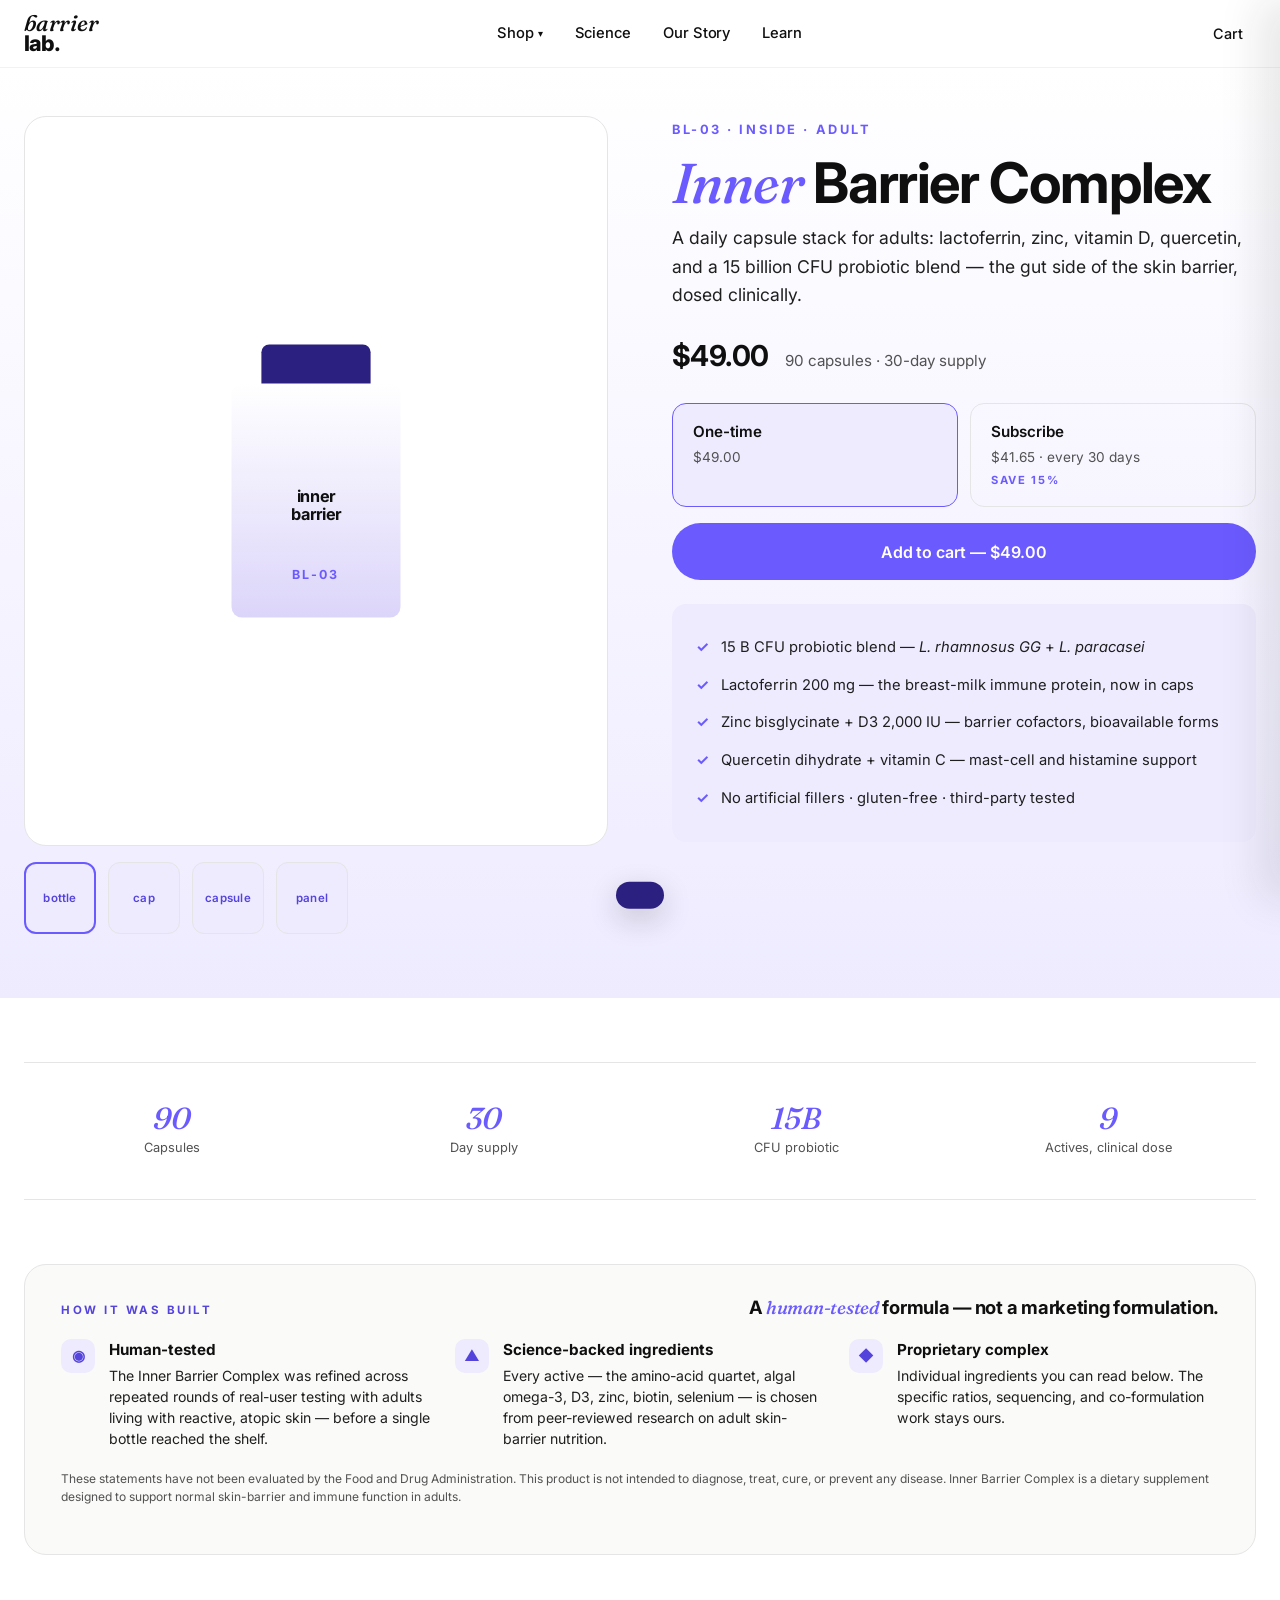
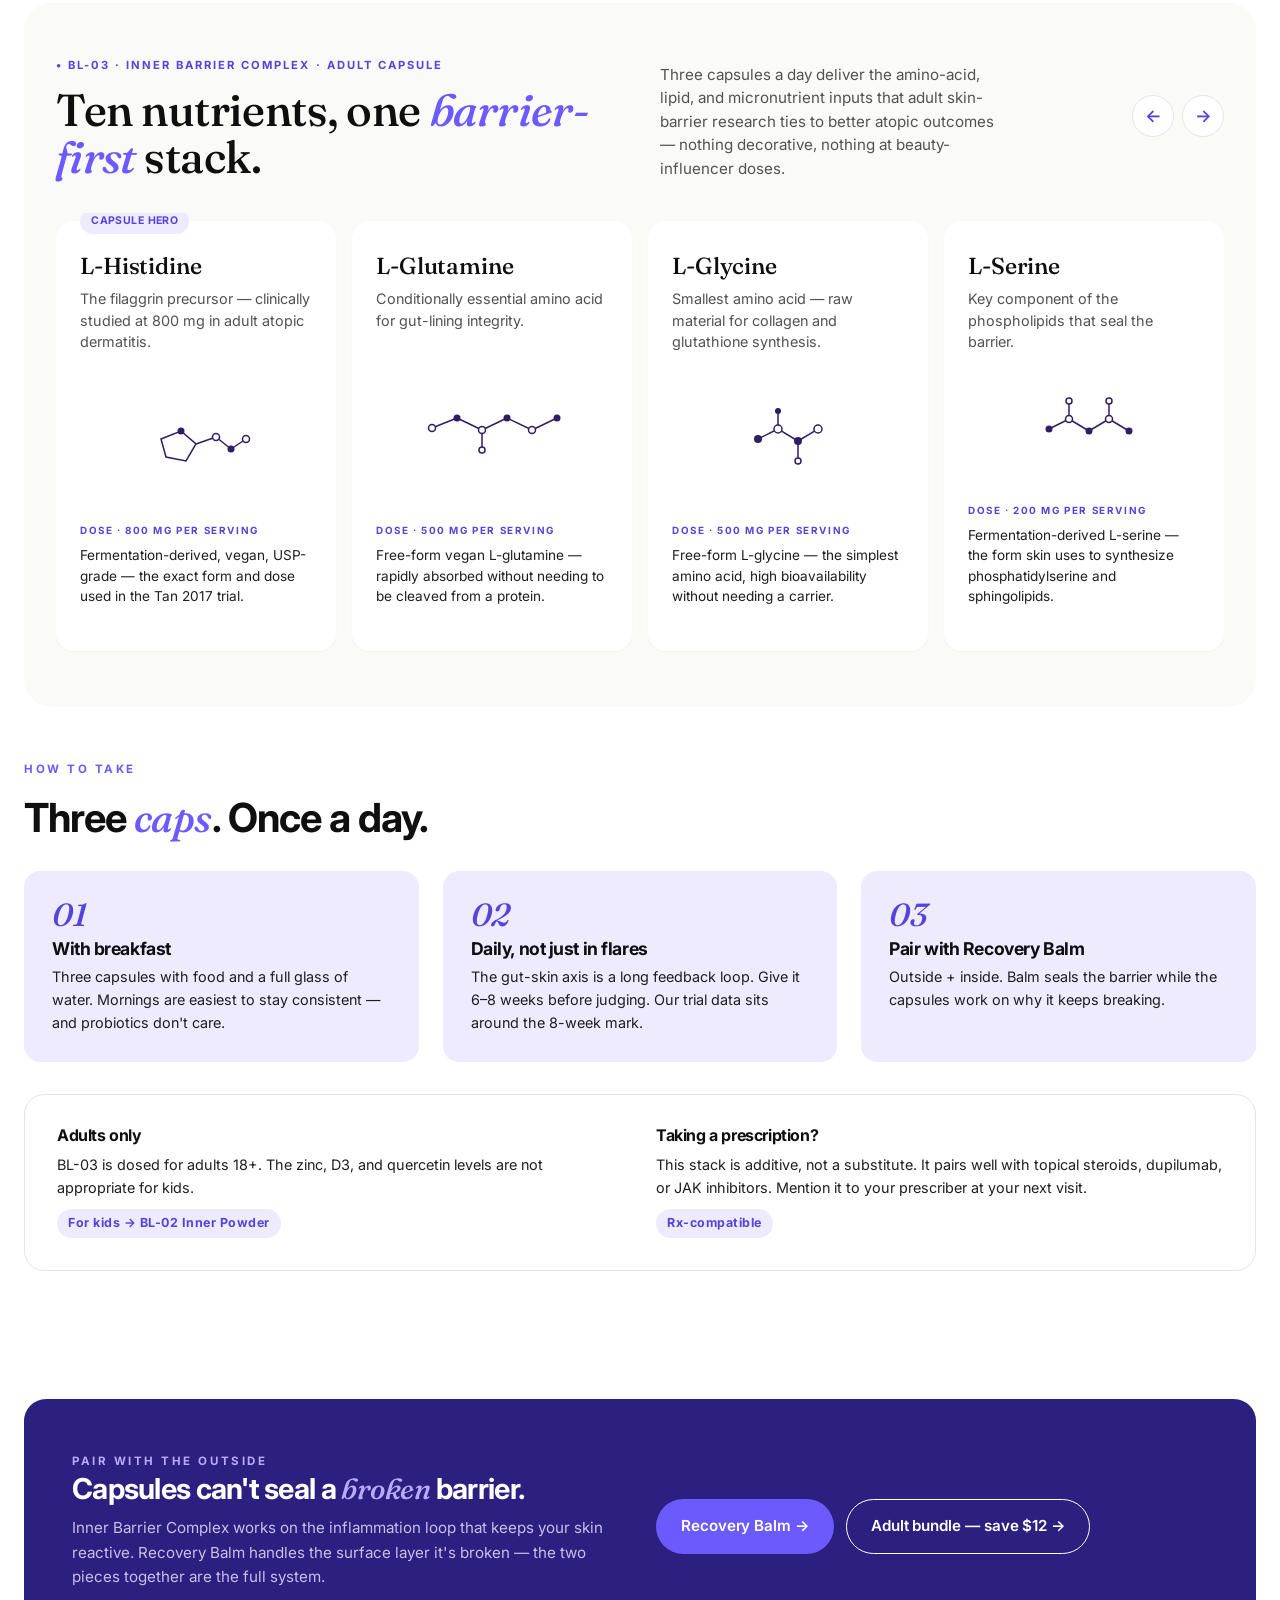
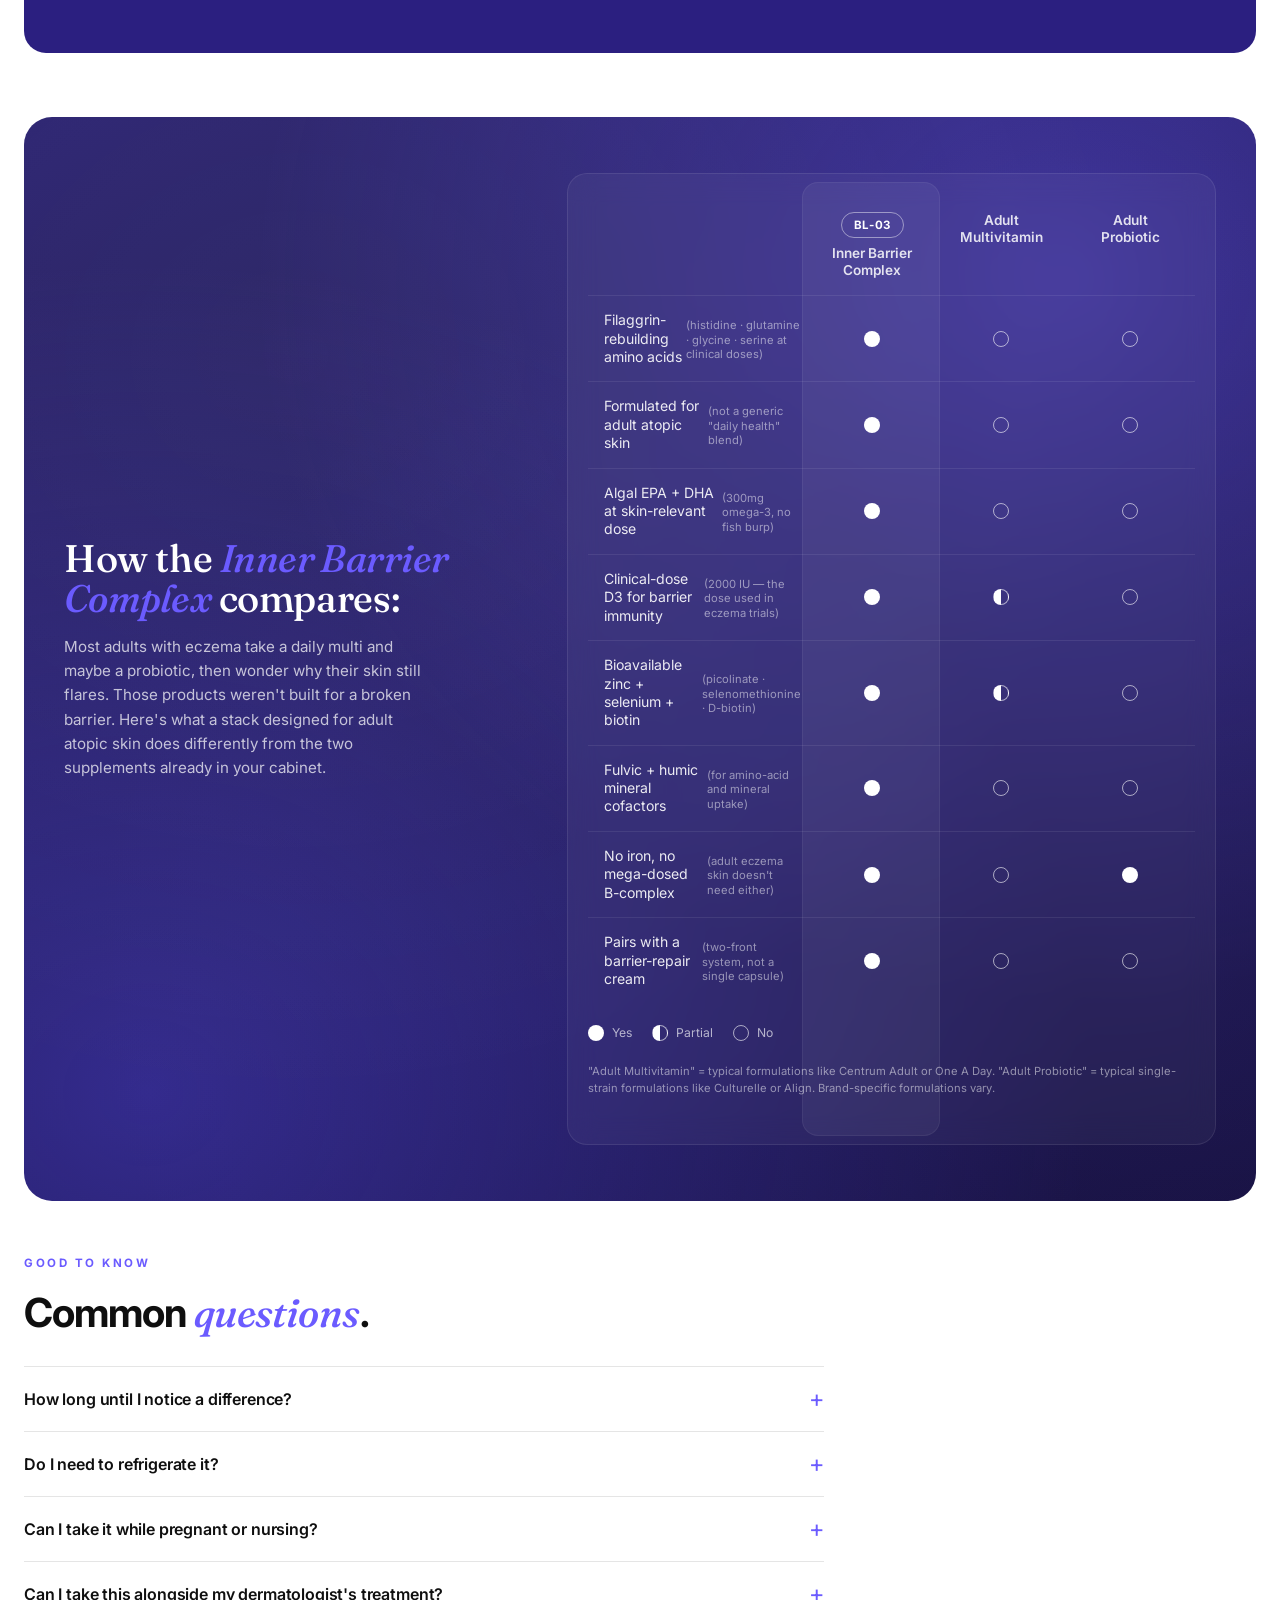
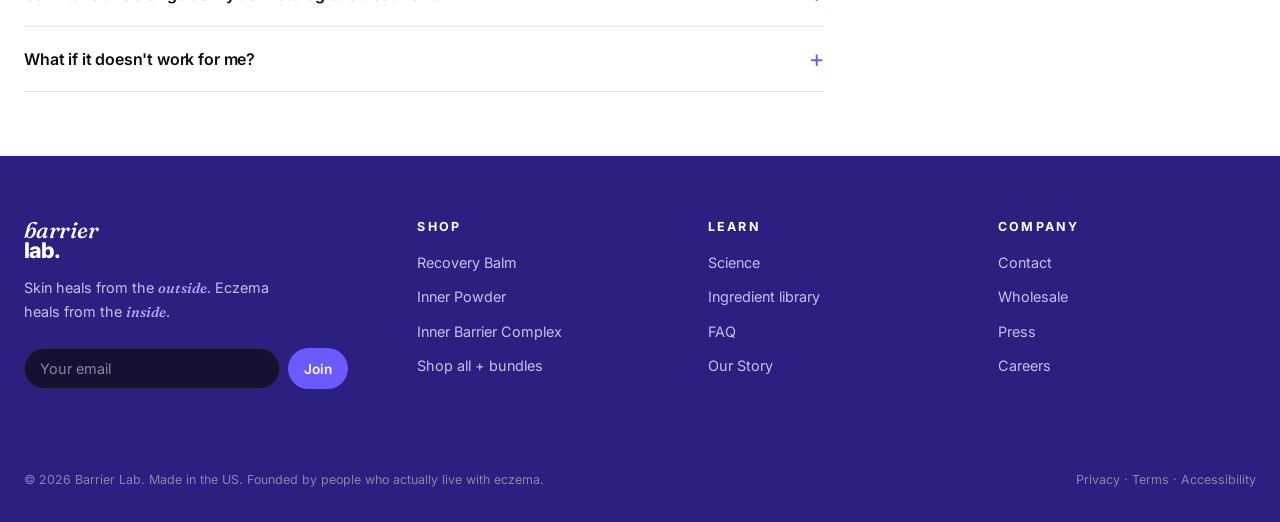
==== inner-barrier.html @ 635f3969 "upload with assets folder" ====
<!doctype html>
<html lang="en">
<head>
  <meta charset="utf-8">
  <meta name="viewport" content="width=device-width, initial-scale=1">
  <title>Inner Barrier Complex — BL-03 | Barrier Lab</title>
  <meta name="description" content="Inner Barrier Complex: 90 adult capsules supporting the gut-skin axis — lactoferrin, zinc, vitamin D, and a 15B CFU probiotic blend. Clinical dosing, no fillers.">
  <link rel="icon" type="image/png" href="assets/mark-purple.png">
  <link rel="stylesheet" href="assets/shared.css">
  <style>
    .pdp-hero {
      padding: 3rem 0 4rem;
      background: linear-gradient(180deg, var(--cream) 0%, var(--lavender) 100%);
    }
    .pdp-grid { display: grid; grid-template-columns: 1fr 1fr; gap: 4rem; align-items: start; }
    @media (max-width: 900px) { .pdp-grid { grid-template-columns: 1fr; gap: 2rem; } }

    .pdp-visual-panel {
      background: white;
      border-radius: 22px;
      aspect-ratio: 4 / 5;
      display: flex; align-items: center; justify-content: center;
      border: 1px solid var(--line);
    }
    .pdp-visual-panel .viz-bottle { transform: scale(1.3); }

    .pdp-thumbs { display: flex; gap: 0.75rem; margin-top: 1rem; }
    .pdp-thumb {
      width: 72px; height: 72px; background: var(--lavender);
      border: 1px solid var(--line); border-radius: 12px;
      display: flex; align-items: center; justify-content: center;
      cursor: pointer; font-size: 0.72rem; font-weight: 600;
      color: var(--purple-deep); text-transform: lowercase;
      letter-spacing: 0.02em;
    }
    .pdp-thumb.is-active { border-color: var(--purple); border-width: 2px; }

    .pdp-code { font-size: 0.8rem; font-weight: 700; letter-spacing: 0.2em; color: var(--purple); text-transform: uppercase; }
    .pdp-h1 { font-size: clamp(2.25rem, 4.5vw, 3.5rem); line-height: 1.05; margin: 0.75rem 0; }
    .pdp-h1 em { font-family: 'Fraunces', serif; font-style: italic; font-weight: 500; color: var(--purple); }
    .pdp-subhead { font-size: 1.1rem; color: var(--ink-soft); margin-bottom: 1.5rem; }

    .pdp-price-block { display: flex; align-items: baseline; gap: 1rem; margin-bottom: 1.5rem; }
    .pdp-price { font-size: 1.8rem; font-weight: 700; letter-spacing: -0.02em; }
    .pdp-price-sub { color: var(--muted); font-size: 0.95rem; }

    .pdp-opt { display: grid; grid-template-columns: 1fr 1fr; gap: 0.75rem; margin-bottom: 1rem; }
    .pdp-opt label {
      display: flex; flex-direction: column; gap: 0.2rem;
      padding: 1rem 1.25rem; border: 1.5px solid var(--line);
      border-radius: 14px; cursor: pointer; transition: all 0.15s; position: relative;
    }
    .pdp-opt label:has(input:checked) { border-color: var(--purple); background: var(--lavender); }
    .pdp-opt input { position: absolute; opacity: 0; }
    .pdp-opt .opt-label { font-weight: 600; font-size: 0.95rem; }
    .pdp-opt .opt-price { color: var(--muted); font-size: 0.85rem; }
    .pdp-opt .opt-save { font-size: 0.7rem; color: var(--purple); font-weight: 700; letter-spacing: 0.15em; text-transform: uppercase; }

    .pdp-benefits {
      list-style: none; padding: 1.5rem; margin: 1.5rem 0 0;
      background: var(--lavender); border-radius: 14px;
    }
    .pdp-benefits li { padding: 0.45rem 0; font-size: 0.92rem; color: var(--ink-soft); }
    .pdp-benefits li::before { content: '✓'; color: var(--purple); font-weight: 700; margin-right: 0.75rem; }

    .pdp-strip {
      display: grid; grid-template-columns: repeat(4, 1fr); gap: 1rem;
      padding: 2.5rem 0; border-top: 1px solid var(--line); border-bottom: 1px solid var(--line);
      margin: 4rem 0; text-align: center;
    }
    @media (max-width: 700px) { .pdp-strip { grid-template-columns: repeat(2, 1fr); gap: 1.5rem; } }
    .pdp-strip-item .num {
      font-family: 'Fraunces', serif; font-style: italic; font-weight: 500;
      font-size: 1.9rem; color: var(--purple); line-height: 1;
    }
    .pdp-strip-item .lbl { font-size: 0.8rem; color: var(--muted); margin-top: 0.3rem; }

    .pdp-section { padding: 4rem 0; }
    .pdp-section h2 em { font-family: 'Fraunces', serif; font-style: italic; font-weight: 500; color: var(--purple); }

    /* Ingredient spec rows — Seed-style */
    .spec-rows { margin-top: 2rem; border-top: 1px solid var(--line); }
    .spec-row {
      display: grid;
      grid-template-columns: 220px 1fr 200px;
      gap: 2rem;
      padding: 1.75rem 0;
      border-bottom: 1px solid var(--line);
      align-items: start;
    }
    @media (max-width: 900px) {
      .spec-row { grid-template-columns: 1fr; gap: 0.75rem; }
    }
    .spec-role {
      font-size: 0.72rem; font-weight: 700;
      color: var(--purple); letter-spacing: 0.2em; text-transform: uppercase;
    }
    .spec-name { font-weight: 700; font-size: 1.15rem; margin: 0.35rem 0 0.2rem; letter-spacing: -0.01em; }
    .spec-dose { font-size: 0.85rem; color: var(--muted); }
    .spec-body { font-size: 0.95rem; color: var(--ink-soft); line-height: 1.55; }
    .spec-form {
      background: var(--cream); border: 1px solid var(--line);
      border-radius: 12px; padding: 0.9rem 1rem;
      font-size: 0.85rem;
    }
    .spec-form .spec-form-lbl {
      font-size: 0.7rem; font-weight: 700; letter-spacing: 0.15em;
      color: var(--purple-deep); text-transform: uppercase; display: block; margin-bottom: 0.3rem;
    }

    .how-steps { display: grid; grid-template-columns: repeat(3, 1fr); gap: 1.5rem; margin-top: 2rem; }
    @media (max-width: 800px) { .how-steps { grid-template-columns: 1fr; } }
    .how-step { background: var(--lavender); border-radius: 16px; padding: 1.75rem; }
    .how-step .step-num {
      font-family: 'Fraunces', serif; font-style: italic; font-weight: 500;
      font-size: 2rem; color: var(--purple-deep); line-height: 1; margin-bottom: 0.5rem;
    }
    .how-step h4 { font-size: 1.1rem; margin-bottom: 0.4rem; }
    .how-step p { font-size: 0.9rem; color: var(--ink-soft); margin: 0; }

    .pair-callout {
      background: var(--ink); color: var(--cream);
      border-radius: 22px; padding: 3rem;
      display: grid; grid-template-columns: 1fr 1fr; gap: 2rem;
      align-items: center; margin: 4rem 0;
    }
    @media (max-width: 800px) { .pair-callout { grid-template-columns: 1fr; } }
    .pair-callout h3 { color: var(--cream); font-size: 1.8rem; margin-bottom: 0.75rem; }
    .pair-callout h3 em { font-family: 'Fraunces', serif; font-style: italic; font-weight: 500; color: var(--purple-light); }
    .pair-callout p { color: #C7C0E8; font-size: 0.95rem; }

    /* Dosing panel */
    .dosing-panel {
      background: white;
      border: 1px solid var(--line);
      border-radius: 20px;
      padding: 2rem;
      margin-top: 2rem;
      display: grid;
      grid-template-columns: 1fr 1fr;
      gap: 2rem;
    }
    @media (max-width: 800px) { .dosing-panel { grid-template-columns: 1fr; } }
    .dosing-cell h4 { font-size: 1rem; margin-bottom: 0.5rem; }
    .dosing-cell p { font-size: 0.9rem; color: var(--ink-soft); margin: 0 0 0.6rem; }
    .dosing-cell .dose-pill {
      display: inline-block;
      background: var(--lavender);
      color: var(--purple-deep);
      font-size: 0.78rem; font-weight: 700;
      letter-spacing: 0.04em;
      padding: 0.3rem 0.7rem;
      border-radius: 999px;
    }
  </style>
</head>
<body>

  <section class="pdp-hero">
    <div class="container">
      <div class="pdp-grid">
        <!-- Visual column -->
        <div>
          <div class="pdp-visual-panel">
            <div class="viz-bottle">
              <span class="viz-label">inner<br>barrier</span>
              <span class="viz-code">BL-03</span>
            </div>
          </div>
          <div class="pdp-thumbs">
            <div class="pdp-thumb is-active">bottle</div>
            <div class="pdp-thumb">cap</div>
            <div class="pdp-thumb">capsule</div>
            <div class="pdp-thumb">panel</div>
          </div>
        </div>

        <!-- Buy column -->
        <div>
          <span class="pdp-code">BL-03 · Inside · Adult</span>
          <h1 class="pdp-h1"><em>Inner</em> Barrier Complex</h1>
          <p class="pdp-subhead">A daily capsule stack for adults: lactoferrin, zinc, vitamin D, quercetin, and a 15 billion CFU probiotic blend — the gut side of the skin barrier, dosed clinically.</p>

          <div class="pdp-price-block">
            <span class="pdp-price" id="pdpPrice">$49.00</span>
            <span class="pdp-price-sub">90 capsules · 30-day supply</span>
          </div>

          <div class="pdp-opt">
            <label>
              <input type="radio" name="sub" value="once" checked>
              <span class="opt-label">One-time</span>
              <span class="opt-price">$49.00</span>
            </label>
            <label>
              <input type="radio" name="sub" value="subscribe">
              <span class="opt-label">Subscribe</span>
              <span class="opt-price">$41.65 · every 30 days</span>
              <span class="opt-save">Save 15%</span>
            </label>
          </div>

          <button class="btn btn-primary btn-full btn-lg js-add-to-cart" data-sku="bl-03" id="pdpAdd">Add to cart — $49.00</button>

          <ul class="pdp-benefits">
            <li>15 B CFU probiotic blend — <em>L. rhamnosus GG</em> + <em>L. paracasei</em></li>
            <li>Lactoferrin 200 mg — the breast-milk immune protein, now in caps</li>
            <li>Zinc bisglycinate + D3 2,000 IU — barrier cofactors, bioavailable forms</li>
            <li>Quercetin dihydrate + vitamin C — mast-cell and histamine support</li>
            <li>No artificial fillers · gluten-free · third-party tested</li>
          </ul>
        </div>
      </div>
    </div>
  </section>

  <section>
    <div class="container">

      <div class="pdp-strip">
        <div class="pdp-strip-item"><div class="num">90</div><div class="lbl">Capsules</div></div>
        <div class="pdp-strip-item"><div class="num">30</div><div class="lbl">Day supply</div></div>
        <div class="pdp-strip-item"><div class="num">15B</div><div class="lbl">CFU probiotic</div></div>
        <div class="pdp-strip-item"><div class="num">9</div><div class="lbl">Actives, clinical dose</div></div>
      </div>

      <!-- Trust strip — how the formula was developed -->
      <div class="trust-strip">
        <div class="trust-head">
          <span class="kicker">How it was built</span>
          <h3>A <em>human-tested</em> formula — not a marketing formulation.</h3>
        </div>
        <div class="trust-grid">
          <div class="trust-cell">
            <div class="ic">◉</div>
            <div class="body">
              <strong>Human-tested</strong>
              The Inner Barrier Complex was refined across repeated rounds of real-user testing with adults living with reactive, atopic skin — before a single bottle reached the shelf.
            </div>
          </div>
          <div class="trust-cell">
            <div class="ic">▲</div>
            <div class="body">
              <strong>Science-backed ingredients</strong>
              Every active — the amino-acid quartet, algal omega-3, D3, zinc, biotin, selenium — is chosen from peer-reviewed research on adult skin-barrier nutrition.
            </div>
          </div>
          <div class="trust-cell">
            <div class="ic">◆</div>
            <div class="body">
              <strong>Proprietary complex</strong>
              Individual ingredients you can read below. The specific ratios, sequencing, and co-formulation work stays ours.
            </div>
          </div>
        </div>
        <p class="trust-foot">These statements have not been evaluated by the Food and Drug Administration. This product is not intended to diagnose, treat, cure, or prevent any disease. Inner Barrier Complex is a dietary supplement designed to support normal skin-barrier and immune function in adults.</p>
      </div>

      <!-- Ingredient grid — horizontal-scroll molecule rail (BL-03) -->
      <div class="ing-scroll">
        <div class="ing-scroll-head">
          <div>
            <span class="ing-kicker">• BL-03 · Inner Barrier Complex · Adult Capsule</span>
            <h2>Ten nutrients, one <em>barrier-first</em> stack.</h2>
          </div>
          <p>Three capsules a day deliver the amino-acid, lipid, and micronutrient inputs that adult skin-barrier research ties to better atopic outcomes — nothing decorative, nothing at beauty-influencer doses.</p>
          <div class="ing-scroll-controls">
            <button class="ing-scroll-btn" data-rail="ingTrackBL03" data-dir="-1" aria-label="Scroll left">←</button>
            <button class="ing-scroll-btn" data-rail="ingTrackBL03" data-dir="1" aria-label="Scroll right">→</button>
          </div>
        </div>

        <div class="ing-scroll-track" id="ingTrackBL03">
          <!-- 1. L-Histidine -->
          <div class="ing-mol-card">
            <span class="ing-top-tag">Capsule Hero</span>
            <h3>L-Histidine</h3>
            <p class="ing-desc">The filaggrin precursor — clinically studied at 800 mg in adult atopic dermatitis.</p>
            <div class="mol-stage">
              <svg viewBox="0 0 180 100" width="100%" height="100">
                <g fill="none" stroke-width="1.5">
                  <polygon class="mol-stroke" points="55,50 75,42 90,55 80,72 60,68" fill="#fff"/>
                  <line class="mol-stroke" x1="90" y1="55" x2="110" y2="48"/>
                  <line class="mol-stroke" x1="110" y1="48" x2="125" y2="60"/>
                  <line class="mol-stroke" x1="125" y1="60" x2="140" y2="50"/>
                </g>
                <g>
                  <circle class="mol-fill" cx="75" cy="42" r="3.5"/>
                  <circle class="mol-fill-hollow" cx="110" cy="48" r="3.5"/>
                  <circle class="mol-fill" cx="125" cy="60" r="3.5"/>
                  <circle class="mol-fill-hollow" cx="140" cy="50" r="3.5"/>
                </g>
              </svg>
            </div>
            <p class="ing-label">Dose · 800 mg per serving</p>
            <p class="ing-form">Fermentation-derived, vegan, USP-grade — the exact form and dose used in the Tan 2017 trial.</p>
          </div>

          <!-- 2. L-Glutamine -->
          <div class="ing-mol-card">
            <h3>L-Glutamine</h3>
            <p class="ing-desc">Conditionally essential amino acid for gut-lining integrity.</p>
            <div class="mol-stage">
              <svg viewBox="0 0 180 100" width="100%" height="100">
                <g fill="none" stroke-width="1.5">
                  <line class="mol-stroke" x1="30" y1="50" x2="55" y2="40"/>
                  <line class="mol-stroke" x1="55" y1="40" x2="80" y2="52"/>
                  <line class="mol-stroke" x1="80" y1="52" x2="105" y2="40"/>
                  <line class="mol-stroke" x1="105" y1="40" x2="130" y2="52"/>
                  <line class="mol-stroke" x1="130" y1="52" x2="155" y2="40"/>
                  <line class="mol-stroke" x1="80" y1="52" x2="80" y2="72"/>
                </g>
                <g>
                  <circle class="mol-fill-hollow" cx="30" cy="50" r="3.5"/>
                  <circle class="mol-fill" cx="55" cy="40" r="3.5"/>
                  <circle class="mol-fill-hollow" cx="80" cy="52" r="3.5"/>
                  <circle class="mol-fill" cx="105" cy="40" r="3.5"/>
                  <circle class="mol-fill-hollow" cx="130" cy="52" r="3.5"/>
                  <circle class="mol-fill" cx="155" cy="40" r="3.5"/>
                  <circle class="mol-fill-hollow" cx="80" cy="72" r="3"/>
                </g>
              </svg>
            </div>
            <p class="ing-label">Dose · 500 mg per serving</p>
            <p class="ing-form">Free-form vegan L-glutamine — rapidly absorbed without needing to be cleaved from a protein.</p>
          </div>

          <!-- 3. L-Glycine -->
          <div class="ing-mol-card">
            <h3>L-Glycine</h3>
            <p class="ing-desc">Smallest amino acid — raw material for collagen and glutathione synthesis.</p>
            <div class="mol-stage">
              <svg viewBox="0 0 180 100" width="100%" height="100">
                <g fill="none" stroke-width="1.5">
                  <line class="mol-stroke" x1="60" y1="50" x2="80" y2="40"/>
                  <line class="mol-stroke" x1="80" y1="40" x2="100" y2="52"/>
                  <line class="mol-stroke" x1="100" y1="52" x2="120" y2="40"/>
                  <line class="mol-stroke" x1="80" y1="40" x2="80" y2="22"/>
                  <line class="mol-stroke" x1="100" y1="52" x2="100" y2="72"/>
                </g>
                <g>
                  <circle class="mol-fill" cx="60" cy="50" r="4"/>
                  <circle class="mol-fill-hollow" cx="80" cy="40" r="4"/>
                  <circle class="mol-fill" cx="100" cy="52" r="4"/>
                  <circle class="mol-fill-hollow" cx="120" cy="40" r="4"/>
                  <circle class="mol-fill" cx="80" cy="22" r="3"/>
                  <circle class="mol-fill-hollow" cx="100" cy="72" r="3"/>
                </g>
              </svg>
            </div>
            <p class="ing-label">Dose · 500 mg per serving</p>
            <p class="ing-form">Free-form L-glycine — the simplest amino acid, high bioavailability without needing a carrier.</p>
          </div>

          <!-- 4. L-Serine -->
          <div class="ing-mol-card">
            <h3>L-Serine</h3>
            <p class="ing-desc">Key component of the phospholipids that seal the barrier.</p>
            <div class="mol-stage">
              <svg viewBox="0 0 180 100" width="100%" height="100">
                <g fill="none" stroke-width="1.5">
                  <line class="mol-stroke" x1="55" y1="50" x2="75" y2="40"/>
                  <line class="mol-stroke" x1="75" y1="40" x2="95" y2="52"/>
                  <line class="mol-stroke" x1="95" y1="52" x2="115" y2="40"/>
                  <line class="mol-stroke" x1="115" y1="40" x2="135" y2="52"/>
                  <line class="mol-stroke" x1="75" y1="40" x2="75" y2="22"/>
                  <line class="mol-stroke" x1="115" y1="40" x2="115" y2="22"/>
                </g>
                <g>
                  <circle class="mol-fill" cx="55" cy="50" r="3.5"/>
                  <circle class="mol-fill-hollow" cx="75" cy="40" r="3.5"/>
                  <circle class="mol-fill" cx="95" cy="52" r="3.5"/>
                  <circle class="mol-fill-hollow" cx="115" cy="40" r="3.5"/>
                  <circle class="mol-fill" cx="135" cy="52" r="3.5"/>
                  <circle class="mol-fill-hollow" cx="75" cy="22" r="3"/>
                  <circle class="mol-fill-hollow" cx="115" cy="22" r="3"/>
                </g>
              </svg>
            </div>
            <p class="ing-label">Dose · 200 mg per serving</p>
            <p class="ing-form">Fermentation-derived L-serine — the form skin uses to synthesize phosphatidylserine and sphingolipids.</p>
          </div>

          <!-- 5. Algal Omega-3 -->
          <div class="ing-mol-card">
            <h3>Algal Omega-3</h3>
            <p class="ing-desc">DHA + EPA from microalgae — the anti-inflammatory lipids eczema skin tends to lack.</p>
            <div class="mol-stage">
              <svg viewBox="0 0 180 100" width="100%" height="100">
                <g fill="none" stroke-width="1.5">
                  <path class="mol-stroke" d="M15 55 L30 42 L50 52 L65 40 L85 52 L100 40 L120 52 L135 40 L155 52 L170 42" />
                </g>
                <g>
                  <circle class="mol-fill" cx="15" cy="55" r="4"/>
                  <circle class="mol-fill-hollow" cx="30" cy="42" r="3"/>
                  <circle class="mol-fill" cx="50" cy="52" r="3"/>
                  <circle class="mol-fill-hollow" cx="65" cy="40" r="3"/>
                  <circle class="mol-fill" cx="85" cy="52" r="3"/>
                  <circle class="mol-fill-hollow" cx="100" cy="40" r="3"/>
                  <circle class="mol-fill" cx="120" cy="52" r="3"/>
                  <circle class="mol-fill-hollow" cx="135" cy="40" r="3"/>
                  <circle class="mol-fill" cx="155" cy="52" r="3"/>
                  <circle class="mol-fill-hollow" cx="170" cy="42" r="3"/>
                </g>
              </svg>
            </div>
            <p class="ing-label">Dose · 300 mg per serving</p>
            <p class="ing-form">Schizochytrium sp. algal oil — fish-free, oxidation-tested, no burpy aftertaste.</p>
          </div>

          <!-- 6. Vitamin D3 -->
          <div class="ing-mol-card">
            <h3>Vitamin D3</h3>
            <p class="ing-desc">Supports immune-cell regulation in the skin and barrier-lipid synthesis.</p>
            <div class="mol-stage">
              <svg viewBox="0 0 180 100" width="100%" height="100">
                <g fill="none" stroke-width="1.5">
                  <polygon class="mol-stroke" points="55,55 72,42 92,50 95,70 75,80 58,73" fill="#fff"/>
                  <polygon class="mol-stroke" points="95,70 112,58 130,65 128,82" fill="#fff"/>
                  <line class="mol-stroke" x1="72" y1="42" x2="70" y2="22"/>
                </g>
                <g>
                  <circle class="mol-fill" cx="72" cy="42" r="3.5"/>
                  <circle class="mol-fill-hollow" cx="112" cy="58" r="3.5"/>
                  <circle class="mol-fill" cx="70" cy="22" r="3"/>
                </g>
              </svg>
            </div>
            <p class="ing-label">Dose · 2,000 IU per serving</p>
            <p class="ing-form">Lichen-sourced cholecalciferol — vegan D3, significantly better absorbed than synthetic D2.</p>
          </div>

          <!-- 7. Zinc -->
          <div class="ing-mol-card">
            <h3>Zinc</h3>
            <p class="ing-desc">Supports immune function and keratinocyte turnover — levels often low in eczema.</p>
            <div class="mol-stage">
              <svg viewBox="0 0 180 100" width="100%" height="100">
                <g fill="none" stroke-width="1.5">
                  <circle class="mol-stroke" cx="90" cy="50" r="18"/>
                  <line class="mol-stroke" x1="90" y1="32" x2="90" y2="15"/>
                  <line class="mol-stroke" x1="90" y1="68" x2="90" y2="88"/>
                  <line class="mol-stroke" x1="72" y1="50" x2="55" y2="50"/>
                  <line class="mol-stroke" x1="108" y1="50" x2="125" y2="50"/>
                </g>
                <g>
                  <circle class="mol-fill" cx="90" cy="50" r="5"/>
                  <circle class="mol-fill-hollow" cx="90" cy="15" r="3.5"/>
                  <circle class="mol-fill" cx="55" cy="50" r="3.5"/>
                  <circle class="mol-fill-hollow" cx="125" cy="50" r="3.5"/>
                  <circle class="mol-fill" cx="90" cy="88" r="3.5"/>
                </g>
              </svg>
            </div>
            <p class="ing-label">Dose · 15 mg per serving</p>
            <p class="ing-form">Zinc bisglycinate — chelated form with the highest absorption and gentlest on the stomach.</p>
          </div>

          <!-- 8. Biotin -->
          <div class="ing-mol-card">
            <h3>Biotin</h3>
            <p class="ing-desc">Cofactor in the fatty-acid synthesis skin uses for ceramides.</p>
            <div class="mol-stage">
              <svg viewBox="0 0 180 100" width="100%" height="100">
                <g fill="none" stroke-width="1.5">
                  <polygon class="mol-stroke" points="50,55 65,40 85,40 90,58 78,75 60,72" fill="#fff"/>
                  <line class="mol-stroke" x1="90" y1="58" x2="110" y2="55"/>
                  <line class="mol-stroke" x1="110" y1="55" x2="128" y2="45"/>
                  <line class="mol-stroke" x1="128" y1="45" x2="148" y2="55"/>
                </g>
                <g>
                  <circle class="mol-fill" cx="65" cy="40" r="3.5"/>
                  <circle class="mol-fill-hollow" cx="85" cy="40" r="3.5"/>
                  <circle class="mol-fill" cx="110" cy="55" r="3.5"/>
                  <circle class="mol-fill-hollow" cx="128" cy="45" r="3.5"/>
                  <circle class="mol-fill" cx="148" cy="55" r="3.5"/>
                </g>
              </svg>
            </div>
            <p class="ing-label">Dose · 300 mcg per serving</p>
            <p class="ing-form">D-biotin — the naturally active isomer, at a thoughtful dose (not 10,000 mcg beauty-gummy megadoses).</p>
          </div>

          <!-- 9. Selenium -->
          <div class="ing-mol-card">
            <h3>Selenium</h3>
            <p class="ing-desc">Trace mineral that powers glutathione peroxidase — the skin's antioxidant defense.</p>
            <div class="mol-stage">
              <svg viewBox="0 0 180 100" width="100%" height="100">
                <g fill="none" stroke-width="1.5">
                  <circle class="mol-stroke" cx="90" cy="50" r="14"/>
                  <circle class="mol-stroke" cx="55" cy="40" r="8"/>
                  <circle class="mol-stroke" cx="130" cy="45" r="9"/>
                  <circle class="mol-stroke" cx="65" cy="75" r="7"/>
                  <circle class="mol-stroke" cx="120" cy="78" r="8"/>
                  <line class="mol-stroke" x1="76" y1="50" x2="63" y2="40"/>
                  <line class="mol-stroke" x1="104" y1="50" x2="121" y2="45"/>
                  <line class="mol-stroke" x1="84" y1="64" x2="70" y2="75"/>
                  <line class="mol-stroke" x1="98" y1="62" x2="114" y2="72"/>
                </g>
                <g>
                  <circle class="mol-fill" cx="90" cy="50" r="4"/>
                  <circle class="mol-fill-hollow" cx="55" cy="40" r="3"/>
                  <circle class="mol-fill" cx="130" cy="45" r="3"/>
                  <circle class="mol-fill-hollow" cx="65" cy="75" r="2.5"/>
                  <circle class="mol-fill" cx="120" cy="78" r="2.5"/>
                </g>
              </svg>
            </div>
            <p class="ing-label">Dose · 100 mcg per serving</p>
            <p class="ing-form">Selenomethionine — the organic, food-form of selenium (not synthetic selenite).</p>
          </div>

          <!-- 10. Fulvic & Humic Acid Blend -->
          <div class="ing-mol-card">
            <h3>Fulvic &amp; Humic Acid</h3>
            <p class="ing-desc">Natural mineral cofactor complex — 70+ trace minerals in a plant-derived matrix.</p>
            <div class="mol-stage">
              <svg viewBox="0 0 180 100" width="100%" height="100">
                <g fill="none" stroke-width="1.5">
                  <polygon class="mol-stroke" points="40,55 55,40 75,45 78,63 62,75 44,70" fill="#fff"/>
                  <polygon class="mol-stroke" points="78,63 92,50 112,55 115,75 98,85 82,80" fill="#fff"/>
                  <polygon class="mol-stroke" points="115,75 130,60 148,65 146,82" fill="#fff"/>
                  <line class="mol-stroke" x1="55" y1="40" x2="50" y2="22"/>
                  <line class="mol-stroke" x1="92" y1="50" x2="95" y2="28"/>
                  <line class="mol-stroke" x1="130" y1="60" x2="140" y2="42"/>
                </g>
                <g>
                  <circle class="mol-fill" cx="55" cy="40" r="3"/>
                  <circle class="mol-fill-hollow" cx="92" cy="50" r="3"/>
                  <circle class="mol-fill" cx="130" cy="60" r="3"/>
                  <circle class="mol-fill-hollow" cx="50" cy="22" r="2.5"/>
                  <circle class="mol-fill" cx="95" cy="28" r="2.5"/>
                  <circle class="mol-fill-hollow" cx="140" cy="42" r="2.5"/>
                </g>
              </svg>
            </div>
            <p class="ing-label">Dose · 300 mg per serving</p>
            <p class="ing-form">Plant-derived fulvic and humic acids — the mineral complex that supports micronutrient uptake.</p>
          </div>
        </div>
      </div>

      <!-- How to use -->
      <div class="pdp-section" style="padding-top:0;">
        <span class="kicker">How to take</span>
        <h2 style="margin-top:1rem;">Three <em>caps</em>. Once a day.</h2>
        <div class="how-steps">
          <div class="how-step">
            <div class="step-num">01</div>
            <h4>With breakfast</h4>
            <p>Three capsules with food and a full glass of water. Mornings are easiest to stay consistent — and probiotics don't care.</p>
          </div>
          <div class="how-step">
            <div class="step-num">02</div>
            <h4>Daily, not just in flares</h4>
            <p>The gut-skin axis is a long feedback loop. Give it 6–8 weeks before judging. Our trial data sits around the 8-week mark.</p>
          </div>
          <div class="how-step">
            <div class="step-num">03</div>
            <h4>Pair with Recovery Balm</h4>
            <p>Outside + inside. Balm seals the barrier while the capsules work on why it keeps breaking.</p>
          </div>
        </div>

        <div class="dosing-panel">
          <div class="dosing-cell">
            <h4>Adults only</h4>
            <p>BL-03 is dosed for adults 18+. The zinc, D3, and quercetin levels are not appropriate for kids.</p>
            <span class="dose-pill">For kids → BL-02 Inner Powder</span>
          </div>
          <div class="dosing-cell">
            <h4>Taking a prescription?</h4>
            <p>This stack is additive, not a substitute. It pairs well with topical steroids, dupilumab, or JAK inhibitors. Mention it to your prescriber at your next visit.</p>
            <span class="dose-pill">Rx-compatible</span>
          </div>
        </div>
      </div>

      <!-- Pair callout -->
      <div class="pair-callout">
        <div>
          <span class="kicker" style="color:var(--purple-light);">Pair with the outside</span>
          <h3>Capsules can't seal a <em>broken</em> barrier.</h3>
          <p>Inner Barrier Complex works on the inflammation loop that keeps your skin reactive. Recovery Balm handles the surface layer it's broken — the two pieces together are the full system.</p>
        </div>
        <div style="display:flex; gap:0.75rem; flex-wrap:wrap;">
          <a href="recovery-balm.html" class="btn btn-primary">Recovery Balm →</a>
          <a href="shop.html#bundles" class="btn btn-outline" style="color:var(--cream); border-color:var(--cream);">Adult bundle — save $12 →</a>
        </div>
      </div>

      <!-- How the Inner Barrier Complex compares -->
      <section class="cmp-stage">
        <div class="cmp-top">
          <div>
            <h2 class="cmp-title">How the <em>Inner Barrier<br/>Complex</em> compares:</h2>
            <p class="cmp-lead">Most adults with eczema take a daily multi and maybe a probiotic, then wonder why their skin still flares. Those products weren't built for a broken barrier. Here's what a stack designed for adult atopic skin does differently from the two supplements already in your cabinet.</p>
          </div>
          <div class="cmp-panel">
            <div class="cmp-highlight-col" style="left: calc(1.7/4.7 * 100%); right: calc(2/4.7 * 100%); top: 0.5rem; bottom: 0.5rem;"></div>
            <div class="cmp-grid">
              <div class="cmp-head cmp-head--label">&nbsp;</div>
              <div class="cmp-head">
                <span class="cmp-chip">BL-03</span>
                <div style="margin-top:0.45rem;">Inner Barrier<br/>Complex</div>
              </div>
              <div class="cmp-head">Adult<br/>Multivitamin</div>
              <div class="cmp-head">Adult<br/>Probiotic</div>

              <div class="cmp-row">
                <div class="cmp-cell cmp-cell--label">Filaggrin-rebuilding amino acids <small>(histidine · glutamine · glycine · serine at clinical doses)</small></div>
                <div class="cmp-cell"><span class="cmp-dot yes"></span></div>
                <div class="cmp-cell"><span class="cmp-dot no"></span></div>
                <div class="cmp-cell"><span class="cmp-dot no"></span></div>
              </div>
              <div class="cmp-row">
                <div class="cmp-cell cmp-cell--label">Formulated for adult atopic skin <small>(not a generic "daily health" blend)</small></div>
                <div class="cmp-cell"><span class="cmp-dot yes"></span></div>
                <div class="cmp-cell"><span class="cmp-dot no"></span></div>
                <div class="cmp-cell"><span class="cmp-dot no"></span></div>
              </div>
              <div class="cmp-row">
                <div class="cmp-cell cmp-cell--label">Algal EPA + DHA at skin-relevant dose <small>(300mg omega-3, no fish burp)</small></div>
                <div class="cmp-cell"><span class="cmp-dot yes"></span></div>
                <div class="cmp-cell"><span class="cmp-dot no"></span></div>
                <div class="cmp-cell"><span class="cmp-dot no"></span></div>
              </div>
              <div class="cmp-row">
                <div class="cmp-cell cmp-cell--label">Clinical-dose D3 for barrier immunity <small>(2000 IU — the dose used in eczema trials)</small></div>
                <div class="cmp-cell"><span class="cmp-dot yes"></span></div>
                <div class="cmp-cell"><span class="cmp-dot partial"></span></div>
                <div class="cmp-cell"><span class="cmp-dot no"></span></div>
              </div>
              <div class="cmp-row">
                <div class="cmp-cell cmp-cell--label">Bioavailable zinc + selenium + biotin <small>(picolinate · selenomethionine · D-biotin)</small></div>
                <div class="cmp-cell"><span class="cmp-dot yes"></span></div>
                <div class="cmp-cell"><span class="cmp-dot partial"></span></div>
                <div class="cmp-cell"><span class="cmp-dot no"></span></div>
              </div>
              <div class="cmp-row">
                <div class="cmp-cell cmp-cell--label">Fulvic + humic mineral cofactors <small>(for amino-acid and mineral uptake)</small></div>
                <div class="cmp-cell"><span class="cmp-dot yes"></span></div>
                <div class="cmp-cell"><span class="cmp-dot no"></span></div>
                <div class="cmp-cell"><span class="cmp-dot no"></span></div>
              </div>
              <div class="cmp-row">
                <div class="cmp-cell cmp-cell--label">No iron, no mega-dosed B-complex <small>(adult eczema skin doesn't need either)</small></div>
                <div class="cmp-cell"><span class="cmp-dot yes"></span></div>
                <div class="cmp-cell"><span class="cmp-dot no"></span></div>
                <div class="cmp-cell"><span class="cmp-dot yes"></span></div>
              </div>
              <div class="cmp-row">
                <div class="cmp-cell cmp-cell--label">Pairs with a barrier-repair cream <small>(two-front system, not a single capsule)</small></div>
                <div class="cmp-cell"><span class="cmp-dot yes"></span></div>
                <div class="cmp-cell"><span class="cmp-dot no"></span></div>
                <div class="cmp-cell"><span class="cmp-dot no"></span></div>
              </div>
            </div>
            <div class="cmp-legend">
              <span class="cmp-legend-item"><span class="cmp-dot yes"></span>Yes</span>
              <span class="cmp-legend-item"><span class="cmp-dot partial"></span>Partial</span>
              <span class="cmp-legend-item"><span class="cmp-dot no"></span>No</span>
            </div>
            <p class="cmp-foot">"Adult Multivitamin" = typical formulations like Centrum Adult or One A Day. "Adult Probiotic" = typical single-strain formulations like Culturelle or Align. Brand-specific formulations vary.</p>
          </div>
        </div>
      </section>

      <!-- FAQ -->
      <div class="pdp-section" style="padding-top:0;">
        <span class="kicker">Good to know</span>
        <h2 style="margin-top:1rem;">Common <em>questions</em>.</h2>
        <div style="max-width:800px; margin-top:2rem;">
          <div class="acc-item">
            <button class="acc-btn">How long until I notice a difference? <span class="acc-icon">+</span></button>
            <div class="acc-content"><p>Skin-barrier feedback loops are slow. Most people report calmer reactivity and fewer flare days between week 6 and week 10. Give one full bottle (30 days) before judging, and two if you can.</p></div>
          </div>
          <div class="acc-item">
            <button class="acc-btn">Do I need to refrigerate it? <span class="acc-icon">+</span></button>
            <div class="acc-content"><p>No. The probiotic strains are enteric-coated and shelf-stable through the labeled expiration. Store at room temperature, out of direct sun.</p></div>
          </div>
          <div class="acc-item">
            <button class="acc-btn">Can I take it while pregnant or nursing? <span class="acc-icon">+</span></button>
            <div class="acc-content"><p>Individual ingredients (L. rhamnosus GG, lactoferrin, D3, zinc, vitamin C) are generally regarded as safe in pregnancy and lactation. Quercetin and this combined stack have not been studied in pregnancy — please talk to your OB before starting.</p></div>
          </div>
          <div class="acc-item">
            <button class="acc-btn">Can I take this alongside my dermatologist's treatment? <span class="acc-icon">+</span></button>
            <div class="acc-content"><p>Yes — none of the ingredients interact with topical steroids, calcineurin inhibitors, antihistamines, or biologics like Dupixent. We'd still recommend telling your prescribing doctor what you're adding, especially with any immune-modulating drug.</p></div>
          </div>
          <div class="acc-item">
            <button class="acc-btn">What if it doesn't work for me? <span class="acc-icon">+</span></button>
            <div class="acc-content"><p>60-day money-back. Not a restocking fee, not store credit — we refund the subscription you tried. Eczema is heterogeneous, and we'd rather lose a sale than keep a customer on something that isn't moving.</p></div>
          </div>
        </div>
      </div>

    </div>
  </section>

  <script src="assets/shared.js"></script>
  <script>
    // Subscribe toggle updates price + add-to-cart button
    const radios = document.querySelectorAll('input[name=sub]');
    const priceEl = document.getElementById('pdpPrice');
    const addBtn = document.getElementById('pdpAdd');
    radios.forEach(r => r.addEventListener('change', () => {
      const sub = document.querySelector('input[name=sub]:checked').value === 'subscribe';
      priceEl.textContent = sub ? '$41.65' : '$49.00';
      addBtn.textContent = sub ? 'Add to cart — $41.65 / 30 days' : 'Add to cart — $49.00';
      addBtn.dataset.subscribe = sub ? 'true' : 'false';
    }));

    // Wire ingredient-scroll prev/next buttons
    document.querySelectorAll('.ing-scroll-btn').forEach(btn => {
      btn.addEventListener('click', () => {
        const track = document.getElementById(btn.dataset.rail);
        if (!track) return;
        const dir = Number(btn.dataset.dir);
        track.scrollBy({ left: dir * (track.clientWidth * 0.85), behavior: 'smooth' });
      });
    });
  </script>
</body>
</html>
---- assets/shared.css ----
/* =======================================================================
   Barrier Lab — Shared stylesheet (v2)
   Used by every page. Edit here to change the whole site.

   Typography rules (tightened):
   - Body copy, buttons, UI, product names  → Inter
   - Serif italic (Fraunces) reserved for:
       (a) Wordmark "barrier"
       (b) One or two emphasis words in big hero headlines
       (c) Decorative numbers (stats)
   - Never use italic serif inside buttons, small copy, thumbnails,
     product tags, or stats smaller than 1.5rem.
   ======================================================================= */

@import url('https://fonts.googleapis.com/css2?family=Fraunces:ital,wght@0,400;0,500;0,600;1,400;1,500;1,600&family=Inter:wght@400;500;600;700;800&display=swap');

:root {
  /* ------------------------------------------------------------
     V2 color system · based on 00-color-swatch guide
     Raw ramps first, then semantic tokens, then legacy aliases.
     ------------------------------------------------------------ */

  /* RAW · Indigo ramp (brand) */
  --ind-50:  #F6F4FF;
  --ind-100: #EEEBFF;
  --ind-200: #DBD4FF;
  --ind-300: #B8ABFF;
  --ind-400: #947EFF;
  --ind-500: #7C6BFF;
  --ind-600: #6B5BFF; /* PRIMARY */
  --ind-700: #5444DB;
  --ind-800: #3F30B0;
  --ind-900: #2B1F80;

  /* RAW · Ink ramp (warm-leaning neutrals) */
  --neut-50:  #FAFAFA;
  --neut-100: #F2F2F2;
  --neut-200: #E5E5E5;
  --neut-300: #D1D1D1;
  --neut-400: #A3A3A3;
  --neut-500: #737373;
  --neut-600: #525252;
  --neut-700: #333333;
  --neut-800: #1A1A1A;
  --neut-900: #0F0F0F;

  /* SEMANTIC · Surfaces */
  --color-bg-default:      #FFFFFF;        /* page + primary surface */
  --color-bg-paper:        #FAFAF8;        /* warm off-white, section break */
  --color-bg-brand-subtle: var(--ind-50);
  --color-bg-brand-soft:   var(--ind-100);
  --color-bg-brand:        var(--ind-600);
  --color-bg-brand-hover:  var(--ind-700);
  --color-bg-brand-press:  var(--ind-800);
  --color-bg-brand-deep:   var(--ind-900);
  --color-bg-inverse:      var(--ind-900); /* dark sections go DEEP INDIGO (not black) */

  /* SEMANTIC · Text */
  --color-text-primary:   var(--ind-900);  /* body copy · deep indigo */
  --color-text-secondary: var(--neut-700); /* supporting copy · warm gray */
  --color-text-muted:     var(--neut-500);
  --color-text-brand:     var(--ind-600);
  --color-text-on-brand:  #FFFFFF;
  --color-text-on-inverse: #FFFFFF;

  /* Legacy aliases → now resolve to the new system */
  --purple:        var(--ind-600);
  --purple-deep:   var(--ind-700);       /* was #4A3FCC → now #5444DB */
  --purple-light:  var(--ind-300);       /* was #A89EE0 → now #B8ABFF */
  --lavender:      var(--ind-100);
  --lavender-deep: var(--ind-200);
  --lavender-soft: var(--ind-50);
  --periwinkle:    var(--ind-400);       /* was #B8B0FF → now #947EFF */
  --cream:         #FFFFFF;
  --cream-deep:    var(--color-bg-paper); /* warm paper #FAFAF8 */
  --ink:           var(--ind-900);        /* deep indigo — for SURFACE bg only (footer, dark sections) */
  --ink-text:      #0F0F0F;               /* V3: body + heading text — near-black for readability */
  --ink-soft:      #1F1F1F;               /* V3 bumped darker: secondary copy */
  --muted:         var(--neut-600);       /* V3 bumped: #525252 for better meta/label contrast */
  --muted-soft:    var(--neut-400);
  --line:          var(--neut-200);
  --line-soft:     var(--neut-100);
  --nav-h: 68px;

  --radius-sm: 10px;
  --radius: 16px;
  --radius-lg: 22px;
  --shadow-card: 0 16px 40px rgba(43, 31, 128, 0.10);
}

*, *::before, *::after { box-sizing: border-box; }
html { scroll-behavior: smooth; }

body {
  margin: 0;
  font-family: 'Inter', -apple-system, BlinkMacSystemFont, 'Helvetica Neue', sans-serif;
  color: var(--ink-text);
  background: var(--cream);
  line-height: 1.6;
  -webkit-font-smoothing: antialiased;
  padding-top: var(--nav-h);
}

a { color: inherit; text-decoration: none; }
a:hover { color: var(--purple); }
img { max-width: 100%; display: block; }

/* ---------- Headings ---------- */
h1, h2, h3, h4 {
  margin: 0;
  font-family: 'Inter', sans-serif;
  font-weight: 700;
  letter-spacing: -0.025em;
  color: var(--ink-text);
  line-height: 1.1;
}
h1 { font-size: clamp(2.5rem, 5vw, 4rem); line-height: 1.04; }
h2 { font-size: clamp(1.8rem, 3.2vw, 2.5rem); line-height: 1.08; }
h3 { font-size: 1.25rem; }
h4 { font-size: 1rem; }

/* Only-valid italic-serif pattern: <em> inside a headline */
h1 em, h2 em, h3 em,
.serif-em {
  font-family: 'Fraunces', Georgia, serif;
  font-style: italic;
  font-weight: 500;
  letter-spacing: -0.015em;
  color: var(--purple);
}

p { margin: 0 0 1rem; }

/* ---------- Layout ---------- */
.container { max-width: 1280px; margin: 0 auto; padding: 0 1.5rem; }
.container-narrow { max-width: 900px; margin: 0 auto; padding: 0 1.5rem; }
.section { padding: 5rem 0; }
.section-tight { padding: 3rem 0; }

/* ---------- Wordmark (barrier / lab.) — stacked ---------- */
.wordmark {
  display: inline-flex;
  flex-direction: column;
  align-items: flex-start;
  line-height: 0.88;
  gap: 0;
}
.wordmark .w-barrier {
  font-family: 'Fraunces', serif;
  font-style: italic;
  font-weight: 500;
  font-size: 1.4rem;
  letter-spacing: -0.01em;
  color: inherit;
  display: block;
}
.wordmark .w-lab {
  font-family: 'Inter', sans-serif;
  font-weight: 800;
  font-size: 1.35rem;
  letter-spacing: -0.04em;
  color: inherit;
  display: block;
}

/* Bigger stacked wordmark for hero / footer moments */
.wordmark-lg .w-barrier { font-size: 2.6rem; }
.wordmark-lg .w-lab { font-size: 2.5rem; }

/* Logo row (typography only) */
.nav-logo-row {
  display: inline-flex;
  align-items: center;
  gap: 0;
}

/* ---------- Nav ---------- */
.nav {
  position: fixed;
  top: 0; left: 0; right: 0;
  height: var(--nav-h);
  background: rgba(255, 255, 255, 0.94);
  backdrop-filter: saturate(180%) blur(14px);
  -webkit-backdrop-filter: saturate(180%) blur(14px);
  border-bottom: 1px solid var(--line-soft);
  z-index: 100;
}
.nav-inner {
  display: flex;
  align-items: center;
  justify-content: space-between;
  height: 100%;
  max-width: 1280px;
  margin: 0 auto;
  padding: 0 1.5rem;
}
.nav-links {
  display: flex;
  gap: 2rem;
  list-style: none;
  margin: 0;
  padding: 0;
  align-items: center;
}
.nav-links > li { position: relative; }
.nav-links a,
.nav-links .nav-link-btn {
  font-family: inherit;
  background: transparent;
  border: 0;
  cursor: pointer;
  font-size: 0.92rem;
  font-weight: 500;
  color: var(--ink-text);
  letter-spacing: -0.005em;
  padding: 0.25rem 0;
  transition: color 0.15s;
  display: inline-flex;
  align-items: center;
  gap: 0.25rem;
}
.nav-links a:hover,
.nav-links .nav-link-btn:hover { color: var(--purple); }
.nav-links a.active { color: var(--purple); }

/* Dropdown (Shop) */
.nav-dd {
  position: absolute;
  top: calc(100% + 14px);
  left: 50%;
  transform: translateX(-50%) translateY(-6px);
  min-width: 300px;
  background: white;
  border: 1px solid var(--line-soft);
  border-radius: var(--radius);
  box-shadow: 0 20px 40px rgba(26,26,26,0.08);
  padding: 0.75rem;
  opacity: 0;
  pointer-events: none;
  transition: all 0.18s ease;
  z-index: 110;
}
.nav-links > li:hover .nav-dd,
.nav-links > li.is-open .nav-dd {
  opacity: 1;
  pointer-events: auto;
  transform: translateX(-50%) translateY(0);
}
.nav-dd::before {
  content: '';
  position: absolute;
  top: -6px; left: 50%;
  transform: translateX(-50%) rotate(45deg);
  width: 10px; height: 10px;
  background: white;
  border-left: 1px solid var(--line-soft);
  border-top: 1px solid var(--line-soft);
}
.nav-dd a {
  display: flex;
  align-items: center;
  gap: 0.85rem;
  padding: 0.65rem 0.75rem;
  border-radius: 10px;
  font-size: 0.92rem;
  transition: background 0.12s, color 0.12s;
}
.nav-dd a:hover { background: var(--lavender); color: var(--purple-deep); }
.nav-dd-chip {
  font-size: 0.62rem;
  font-weight: 700;
  letter-spacing: 0.15em;
  color: var(--purple);
  background: var(--lavender);
  padding: 0.2rem 0.45rem;
  border-radius: 999px;
}
.nav-dd-meta { color: var(--muted); font-size: 0.78rem; }
.nav-dd-hr { border-top: 1px solid var(--line-soft); margin: 0.4rem 0; }
.nav-dd-cta {
  display: flex;
  justify-content: space-between;
  align-items: center;
  padding: 0.65rem 0.75rem;
  margin-top: 0.2rem;
  background: var(--ink);
  color: var(--cream);
  border-radius: 10px;
  font-weight: 600;
  font-size: 0.9rem;
}
.nav-dd-cta:hover { background: var(--purple-deep); color: white; }

.nav-cta { display: flex; align-items: center; gap: 0.75rem; }
.cart-btn {
  position: relative;
  display: inline-flex;
  align-items: center;
  gap: 0.4rem;
  background: transparent;
  border: none;
  cursor: pointer;
  padding: 0.45rem 0.8rem;
  font-family: inherit;
  font-size: 0.9rem;
  font-weight: 500;
  color: var(--ink-text);
  border-radius: 999px;
  transition: background 0.15s;
}
.cart-btn:hover { background: var(--lavender); color: var(--purple-deep); }
.cart-count {
  display: inline-flex;
  align-items: center;
  justify-content: center;
  min-width: 1.2rem;
  height: 1.2rem;
  padding: 0 0.35rem;
  background: var(--purple);
  color: white;
  font-size: 0.7rem;
  font-weight: 700;
  border-radius: 999px;
  line-height: 1;
}
.cart-count.is-empty { display: none; }
.nav-menu-btn {
  display: none;
  background: transparent;
  border: 0;
  cursor: pointer;
  padding: 0.5rem;
  font-size: 1.25rem;
}
@media (max-width: 880px) {
  .nav-links { display: none; }
  .nav-links.is-open {
    display: flex;
    position: fixed;
    top: var(--nav-h);
    left: 0; right: 0;
    flex-direction: column;
    gap: 0;
    background: var(--cream);
    border-bottom: 1px solid var(--line);
    padding: 1rem 1.5rem;
    align-items: stretch;
  }
  .nav-links.is-open > li { padding: 0.75rem 0; border-bottom: 1px solid var(--line-soft); }
  .nav-links.is-open .nav-dd {
    position: static;
    transform: none;
    opacity: 1;
    pointer-events: auto;
    box-shadow: none;
    border: 0;
    padding: 0.5rem 0 0;
    min-width: 0;
    background: transparent;
  }
  .nav-links.is-open .nav-dd::before { display: none; }
  .nav-menu-btn { display: inline-flex; }
}

/* ---------- Buttons ---------- */
.btn {
  display: inline-flex;
  align-items: center;
  justify-content: center;
  gap: 0.5rem;
  padding: 0.9rem 1.5rem;
  border-radius: 999px;
  font-family: inherit;
  font-size: 0.95rem;
  font-weight: 600;
  letter-spacing: -0.005em;
  border: 1px solid transparent;
  cursor: pointer;
  transition: all 0.15s ease;
  text-decoration: none;
  white-space: nowrap;
}
.btn-primary { background: var(--purple); color: white; }
.btn-primary:hover { background: var(--purple-deep); color: white; }
.btn-outline { background: transparent; color: var(--ink-text); border-color: var(--ink-text); }
.btn-outline:hover { background: var(--ink-text); color: var(--cream); }
.btn-ink { background: var(--ink); color: var(--cream); }
.btn-ink:hover { background: var(--purple-deep); color: white; }
.btn-ghost { background: transparent; color: var(--purple-deep); padding: 0.4rem 0.6rem; }
.btn-ghost:hover { color: var(--purple); }
.btn-full { width: 100%; }
.btn-lg { padding: 1.1rem 2rem; font-size: 1rem; }
.btn-sm { padding: 0.6rem 1rem; font-size: 0.85rem; }

/* ---------- Kicker / eyebrow ---------- */
.kicker {
  display: inline-block;
  font-size: 0.72rem;
  font-weight: 700;
  letter-spacing: 0.22em;
  text-transform: uppercase;
  color: var(--purple);
}

/* ---------- Utility ---------- */
.muted { color: var(--muted); }
.text-center { text-align: center; }
.mt-0 { margin-top: 0; } .mt-1 { margin-top: 0.5rem; } .mt-2 { margin-top: 1rem; }
.mt-3 { margin-top: 1.5rem; } .mt-4 { margin-top: 2rem; } .mt-6 { margin-top: 3rem; }
.mb-0 { margin-bottom: 0; } .mb-2 { margin-bottom: 1rem; } .mb-4 { margin-bottom: 2rem; }
.mb-6 { margin-bottom: 3rem; }

/* ---------- Cart drawer ---------- */
.cart-drawer {
  position: fixed;
  top: 0; right: 0;
  width: 420px;
  max-width: 100vw;
  height: 100vh;
  background: var(--cream);
  box-shadow: -20px 0 40px rgba(26,26,26,0.10);
  transform: translateX(100%);
  transition: transform 0.28s ease;
  z-index: 200;
  display: flex;
  flex-direction: column;
}
.cart-drawer.is-open { transform: translateX(0); }
.cart-overlay {
  position: fixed; inset: 0;
  background: rgba(26,26,26,0.45);
  opacity: 0; pointer-events: none;
  transition: opacity 0.2s ease;
  z-index: 199;
}
.cart-overlay.is-open { opacity: 1; pointer-events: auto; }
.cart-header {
  display: flex; align-items: center; justify-content: space-between;
  padding: 1.25rem 1.5rem; border-bottom: 1px solid var(--line-soft);
}
.cart-title { font-size: 1rem; font-weight: 700; letter-spacing: -0.02em; }
.cart-close {
  background: transparent; border: 0;
  font-size: 1.5rem; cursor: pointer;
  color: var(--muted); line-height: 1;
}
.cart-items { flex: 1; overflow-y: auto; padding: 1rem 1.5rem; }
.cart-empty { text-align: center; padding: 3rem 1rem; color: var(--muted); }
.cart-item {
  display: grid;
  grid-template-columns: 60px 1fr auto;
  gap: 1rem; padding: 1rem 0;
  border-bottom: 1px solid var(--line-soft);
}
.cart-item:last-child { border-bottom: 0; }
.cart-item-thumb {
  width: 60px; height: 60px;
  background: var(--lavender);
  border-radius: 10px;
  display: flex; align-items: center; justify-content: center;
  font-weight: 700; font-size: 0.85rem;
  color: var(--purple-deep);
}
.cart-item-name { font-weight: 600; font-size: 0.95rem; }
.cart-item-meta { font-size: 0.8rem; color: var(--muted); }
.cart-qty {
  display: inline-flex; align-items: center; gap: 0.5rem;
  margin-top: 0.4rem; font-size: 0.85rem;
}
.cart-qty button {
  width: 22px; height: 22px; border-radius: 999px;
  border: 1px solid var(--line); background: white;
  cursor: pointer; font-size: 0.85rem; line-height: 1;
}
.cart-item-price { font-weight: 600; font-size: 0.95rem; }
.cart-item-remove {
  background: transparent; border: 0;
  color: var(--muted); font-size: 0.75rem;
  cursor: pointer; margin-top: 0.3rem; padding: 0;
}
.cart-footer {
  padding: 1.25rem 1.5rem;
  border-top: 1px solid var(--line);
  background: var(--cream-deep);
}
.cart-totals {
  display: flex; justify-content: space-between;
  font-size: 0.95rem; margin-bottom: 0.4rem;
}
.cart-total { font-weight: 700; font-size: 1.1rem; }
.cart-note { font-size: 0.75rem; color: var(--muted); margin: 0.4rem 0 1rem; }

/* ---------- Toast ---------- */
.toast {
  position: fixed; bottom: 1.5rem; left: 50%;
  transform: translateX(-50%) translateY(120%);
  background: var(--ink); color: var(--cream);
  padding: 0.85rem 1.5rem; border-radius: 999px;
  font-size: 0.9rem; z-index: 300;
  transition: transform 0.25s ease;
  box-shadow: 0 10px 30px rgba(26,26,26,0.2);
}
.toast.is-shown { transform: translateX(-50%) translateY(0); }

/* ---------- Footer ---------- */
.footer {
  background: var(--ink);
  color: var(--cream);
  padding: 4rem 0 2rem;
}
.footer-top {
  display: grid;
  grid-template-columns: 1.4fr 1fr 1fr 1fr;
  gap: 2rem;
  padding-bottom: 3rem;
  border-bottom: 1px solid #2A2442;
}
@media (max-width: 880px) { .footer-top { grid-template-columns: 1fr 1fr; } }
.footer-col h4 {
  color: var(--cream);
  font-size: 0.78rem; font-weight: 700;
  letter-spacing: 0.18em; text-transform: uppercase;
  margin-bottom: 1rem;
}
.footer-col ul { list-style: none; padding: 0; margin: 0; }
.footer-col li { margin-bottom: 0.55rem; }
.footer-col a {
  color: #C7C0E8;
  font-size: 0.9rem;
  transition: color 0.15s;
}
.footer-col a:hover { color: var(--cream); }
.footer-tagline {
  color: #C7C0E8; font-size: 0.9rem;
  margin: 1rem 0 1.5rem; max-width: 280px;
}
.footer-tagline em {
  font-family: 'Fraunces', serif; font-style: italic; font-weight: 500;
  color: var(--purple-light);
}
.footer-signup { display: flex; gap: 0.5rem; max-width: 320px; }
.footer-signup input {
  flex: 1; padding: 0.7rem 0.95rem; border-radius: 999px;
  border: 1px solid #2A2442; background: #161130; color: var(--cream);
  font-family: inherit; font-size: 0.9rem;
}
.footer-signup input::placeholder { color: #8A85A8; }
.footer-signup button {
  padding: 0.7rem 1rem; border-radius: 999px;
  background: var(--purple); color: white; border: 0;
  font-family: inherit; font-size: 0.85rem; font-weight: 600;
  cursor: pointer;
}
.footer-bottom {
  display: flex; justify-content: space-between;
  padding-top: 2rem; font-size: 0.78rem; color: #8A85A8;
  flex-wrap: wrap; gap: 1rem;
}
.footer-bottom a { color: #8A85A8; }

/* ---------- Card ---------- */
.card {
  background: white;
  border: 1px solid var(--line);
  border-radius: var(--radius-lg);
  overflow: hidden;
  transition: transform 0.15s, box-shadow 0.15s;
}
.card:hover { transform: translateY(-2px); box-shadow: var(--shadow-card); }

/* ---------- Product card ---------- */
.product-card {
  background: white;
  border: 1px solid var(--line);
  border-radius: var(--radius-lg);
  overflow: hidden;
  display: flex;
  flex-direction: column;
  transition: transform 0.15s, box-shadow 0.15s;
  position: relative;
}
.product-card:hover { transform: translateY(-3px); box-shadow: var(--shadow-card); }
.product-card .pc-badge {
  position: absolute; top: 1rem; left: 1rem;
  background: var(--purple);
  color: white;
  font-size: 0.65rem;
  font-weight: 700;
  letter-spacing: 0.15em;
  text-transform: uppercase;
  padding: 0.3rem 0.65rem;
  border-radius: 999px;
  z-index: 2;
}
.product-card .pc-visual {
  aspect-ratio: 1 / 1;
  background: var(--lavender);
  display: flex; align-items: center; justify-content: center;
  position: relative;
  overflow: hidden;
}
.product-card .pc-body { padding: 1.5rem; }
.product-card .pc-code {
  font-size: 0.72rem;
  font-weight: 700;
  color: var(--purple);
  letter-spacing: 0.2em;
}
.product-card .pc-name {
  font-family: 'Inter', sans-serif;
  font-size: 1.2rem;
  font-weight: 700;
  margin: 0.35rem 0 0.25rem;
  letter-spacing: -0.02em;
}
.product-card .pc-tag { font-size: 0.85rem; color: var(--muted); margin-bottom: 0.75rem; line-height: 1.45; }
.product-card .pc-price { font-weight: 700; font-size: 1.05rem; letter-spacing: -0.01em; }
.product-card .pc-sub { font-size: 0.78rem; color: var(--muted); }

/* ---------- CSS product visuals (cleaner, no italic) ---------- */
.viz-wrap {
  width: 200px; height: 220px; position: relative;
  display: flex; align-items: center; justify-content: center;
}

/* Cream jar */
.viz-jar {
  width: 170px; height: 200px; position: relative;
}
.viz-jar::before {
  content: '';
  position: absolute; left: 50%; top: 0; transform: translateX(-50%);
  width: 160px; height: 34px;
  background: var(--ink);
  border-radius: 8px 8px 0 0;
}
.viz-jar::after {
  content: '';
  position: absolute; left: 50%; top: 32px; transform: translateX(-50%);
  width: 170px; height: 168px;
  background: linear-gradient(180deg, #FFFFFF 0%, #EEEBFF 100%);
  border-radius: 12px;
  box-shadow: inset 0 -20px 0 rgba(43, 31, 128, 0.06);
}
.viz-label {
  position: absolute;
  left: 50%; top: 80px;
  transform: translateX(-50%);
  font-family: 'Inter', sans-serif;
  font-weight: 700;
  font-size: 0.8rem;
  letter-spacing: -0.02em;
  color: var(--ink-text);
  z-index: 2;
  text-align: center;
  line-height: 1.1;
  text-transform: lowercase;
}
.viz-code {
  position: absolute;
  left: 50%; bottom: 18px;
  transform: translateX(-50%);
  font-size: 0.6rem;
  font-weight: 700;
  color: var(--purple);
  letter-spacing: 0.2em;
  z-index: 2;
}
/* Kids' tin */
.viz-tin {
  width: 180px; height: 180px;
  position: relative;
  border-radius: 14px;
  background: linear-gradient(180deg, #FFFFFF 0%, #DCD5FA 100%);
}
.viz-tin::before {
  content: '';
  position: absolute; top: 28px; left: 0; right: 0;
  height: 12px; background: var(--purple);
}
.viz-tin .viz-label { top: 92px; }

/* Capsule bottle */
.viz-bottle {
  width: 130px; height: 210px;
  position: relative;
}
.viz-bottle::before {
  content: '';
  position: absolute; left: 50%; top: 0; transform: translateX(-50%);
  width: 84px; height: 32px;
  background: var(--ink);
  border-radius: 6px 6px 2px 2px;
}
.viz-bottle::after {
  content: '';
  position: absolute; left: 50%; top: 30px; transform: translateX(-50%);
  width: 130px; height: 180px;
  background: linear-gradient(180deg, #FFFFFF 0%, #DCD5FA 100%);
  border-radius: 8px;
}
.viz-bottle .viz-label { top: 110px; font-size: 0.78rem; }
.viz-bottle .viz-code { bottom: 26px; }

/* ---------- Accordion ---------- */
.acc-item { border-top: 1px solid var(--line); }
.acc-item:last-child { border-bottom: 1px solid var(--line); }
.acc-btn {
  width: 100%;
  display: flex; justify-content: space-between; align-items: center;
  padding: 1.25rem 0;
  background: transparent; border: 0;
  cursor: pointer;
  font-family: inherit;
  font-size: 1rem; font-weight: 600;
  color: var(--ink-text); text-align: left;
  letter-spacing: -0.01em;
}
.acc-icon { font-size: 1.5rem; color: var(--purple); line-height: 1; font-weight: 400; }
.acc-content {
  max-height: 0; overflow: hidden;
  transition: max-height 0.3s ease;
  color: var(--muted); font-size: 0.95rem; line-height: 1.65;
}
.acc-content.is-open { max-height: 600px; padding-bottom: 1.25rem; }

/* ---------- Hero ---------- */
.hero {
  min-height: 80vh;
  display: flex;
  align-items: center;
  padding: 4rem 0;
  position: relative;
  overflow: hidden;
}
.hero-grid {
  display: grid;
  grid-template-columns: 1.15fr 1fr;
  gap: 4rem;
  align-items: center;
  width: 100%;
}
@media (max-width: 980px) { .hero-grid { grid-template-columns: 1fr; gap: 2rem; } }
.hero h1 {
  font-size: clamp(2.75rem, 5.5vw, 5rem);
  letter-spacing: -0.035em;
  margin-bottom: 1.5rem;
  line-height: 1.02;
}
.hero .lede {
  font-size: 1.1rem;
  color: var(--ink-soft);
  margin-bottom: 2rem;
  max-width: 480px;
  line-height: 1.55;
}
.hero-ctas { display: flex; gap: 0.75rem; flex-wrap: wrap; }

/* ---------- Big type moment (Seed-inspired) ---------- */
.big-type {
  padding: 7rem 0;
  text-align: center;
  background: var(--cream);
}
.big-type h2 {
  font-size: clamp(2.5rem, 6vw, 5.5rem);
  line-height: 1;
  letter-spacing: -0.04em;
  max-width: 1000px;
  margin: 0 auto;
}
.big-type h2 em {
  font-family: 'Fraunces', serif;
  font-style: italic;
  font-weight: 500;
  color: var(--purple);
  letter-spacing: -0.02em;
}
.big-type p { margin-top: 2rem; color: var(--muted); max-width: 600px; margin-left: auto; margin-right: auto; }

/* ---------- Full-width image block ---------- */
.fullbleed {
  width: 100%;
  aspect-ratio: 21 / 9;
  background: linear-gradient(135deg, var(--lavender) 0%, var(--purple-light) 100%);
  display: flex;
  align-items: center;
  justify-content: center;
}

/* ---------- Form field base ---------- */
input[type="email"], input[type="text"] {
  font-family: inherit;
}

/* ---------- Page header banner ---------- */
.page-banner {
  padding: 4rem 0 3rem;
  background: linear-gradient(180deg, var(--cream) 0%, var(--lavender) 100%);
}
.page-banner h1 { font-size: clamp(2.25rem, 4.5vw, 3.75rem); margin: 0.75rem 0 1rem; }
.page-banner p { max-width: 560px; font-size: 1.05rem; color: var(--ink-soft); }

/* ---------- Horizontal-scroll ingredient rail (Seed-inspired) ---------- */
.rail {
  padding: 5rem 0 6rem;
  background: white;
  position: relative;
  overflow: hidden;
}
.rail-head {
  display: flex;
  justify-content: space-between;
  align-items: end;
  gap: 2rem;
  padding-bottom: 2rem;
  flex-wrap: wrap;
}
.rail-head h2 {
  font-size: clamp(1.9rem, 3.5vw, 2.75rem);
  max-width: 640px;
  line-height: 1.1;
}
.rail-head h2 em { font-family: 'Fraunces', serif; font-style: italic; font-weight: 500; color: var(--purple); }
.rail-head p { color: var(--muted); font-size: 0.95rem; max-width: 340px; margin: 0; }
.rail-controls { display: inline-flex; gap: 0.5rem; align-self: center; }
.rail-btn {
  width: 42px; height: 42px;
  border-radius: 50%;
  background: var(--lavender);
  border: 1px solid var(--line);
  color: var(--purple-deep);
  cursor: pointer;
  font-size: 1.15rem;
  font-weight: 600;
  display: inline-flex; align-items: center; justify-content: center;
  transition: background 0.15s, color 0.15s;
  font-family: inherit;
  line-height: 1;
}
.rail-btn:hover { background: var(--purple); color: white; border-color: var(--purple); }
.rail-btn:disabled { opacity: 0.4; cursor: not-allowed; }

.rail-track {
  display: flex;
  gap: 1.25rem;
  overflow-x: auto;
  scroll-snap-type: x mandatory;
  padding: 0.5rem 0 1.5rem;
  scrollbar-width: thin;
  scrollbar-color: var(--lavender-deep) transparent;
  -webkit-overflow-scrolling: touch;
  /* Extend bleed to the right edge so the rail runs off-screen like Seed */
  margin-right: calc(-1 * ((100vw - 1280px) / 2 + 1.5rem));
}
@media (max-width: 1280px) { .rail-track { margin-right: -1.5rem; } }
.rail-track::-webkit-scrollbar { height: 8px; }
.rail-track::-webkit-scrollbar-thumb { background: var(--lavender-deep); border-radius: 4px; }
.rail-track::-webkit-scrollbar-track { background: transparent; }

.rail-card {
  flex: 0 0 280px;
  scroll-snap-align: start;
  background: var(--lavender-soft);
  border: 1px solid var(--line);
  border-radius: var(--radius-lg);
  padding: 1.75rem;
  display: flex;
  flex-direction: column;
  gap: 0.85rem;
  transition: transform 0.15s, box-shadow 0.15s;
}
.rail-card:hover { transform: translateY(-3px); box-shadow: var(--shadow-card); }
.rail-molecule {
  width: 90px; height: 90px;
  border-radius: 50%;
  background: radial-gradient(circle at 30% 25%, white 0%, var(--lavender) 50%, var(--lavender-deep) 100%);
  border: 1px solid var(--line);
  position: relative;
  display: flex; align-items: center; justify-content: center;
  font-family: 'Fraunces', serif; font-style: italic; font-weight: 500;
  font-size: 1.5rem;
  color: var(--purple-deep);
}
.rail-molecule::before,
.rail-molecule::after {
  content: '';
  position: absolute;
  width: 16px; height: 16px;
  border-radius: 50%;
  background: var(--purple);
  opacity: 0.7;
}
.rail-molecule::before { top: 8px; right: 10px; background: var(--purple-light); }
.rail-molecule::after { bottom: 12px; left: 8px; background: var(--purple-deep); }
.rail-badge {
  display: inline-block;
  font-size: 0.65rem; font-weight: 700;
  letter-spacing: 0.18em; text-transform: uppercase;
  color: var(--purple);
  background: white;
  border: 1px solid var(--lavender-deep);
  padding: 0.25rem 0.6rem;
  border-radius: 999px;
  align-self: flex-start;
}
.rail-card h4 {
  font-family: 'Inter', sans-serif;
  font-size: 1.15rem;
  font-weight: 700;
  letter-spacing: -0.015em;
  margin: 0;
}
.rail-card .rail-dose {
  font-size: 0.72rem;
  font-weight: 700;
  letter-spacing: 0.15em;
  text-transform: uppercase;
  color: var(--muted);
}
.rail-card p {
  font-size: 0.9rem;
  color: var(--ink-soft);
  line-height: 1.55;
  margin: 0;
}
.rail-card .rail-source {
  font-size: 0.75rem;
  color: var(--muted);
  margin-top: auto;
  padding-top: 0.75rem;
  border-top: 1px dashed var(--line);
}

/* =======================================================================
   Ingredient molecule grid — horizontal-scroll version (PDP)
   Based on Barrier Lab - Ingredients Grid.html, ported to one scrolling rail
   ======================================================================= */
.ing-scroll {
  position: relative;
  background: var(--cream-deep);
  border-radius: 28px;
  padding: 3rem 2rem 2.5rem;
  margin: 3rem 0;
}
.ing-scroll-head {
  display: grid;
  grid-template-columns: 1.3fr 1fr auto;
  gap: 2rem;
  align-items: end;
  margin-bottom: 2rem;
}
@media (max-width: 900px) {
  .ing-scroll-head { grid-template-columns: 1fr; gap: 1rem; }
}
.ing-scroll-head .ing-kicker {
  display: inline-block;
  font-size: 0.7rem;
  letter-spacing: 0.18em;
  font-weight: 700;
  color: var(--purple-deep);
  margin-bottom: 0.75rem;
  text-transform: uppercase;
}
.ing-scroll-head h2 {
  font-family: 'Fraunces', serif;
  font-weight: 500;
  font-size: clamp(1.9rem, 3.5vw, 2.9rem);
  line-height: 1.05;
  letter-spacing: -0.01em;
  margin: 0;
}
.ing-scroll-head h2 em {
  font-family: 'Fraunces', serif;
  font-style: italic;
  font-weight: 500;
  color: var(--purple);
}
.ing-scroll-head p {
  color: var(--muted);
  font-size: 0.95rem;
  line-height: 1.55;
  margin: 0;
  max-width: 34ch;
}
.ing-scroll-track {
  display: flex;
  gap: 1rem;
  overflow-x: auto;
  scroll-snap-type: x mandatory;
  -webkit-overflow-scrolling: touch;
  padding: 0.5rem 0 1rem;
  scrollbar-width: thin;
  scrollbar-color: var(--lavender-deep) transparent;
}
.ing-scroll-track::-webkit-scrollbar { height: 8px; }
.ing-scroll-track::-webkit-scrollbar-thumb { background: var(--lavender-deep); border-radius: 4px; }
.ing-scroll-track::-webkit-scrollbar-track { background: transparent; }

.ing-mol-card {
  background: white;
  border-radius: 18px;
  padding: 1.75rem 1.5rem;
  flex: 0 0 280px;
  scroll-snap-align: start;
  display: flex;
  flex-direction: column;
  position: relative;
  box-shadow: 0 1px 2px rgba(26, 26, 26, 0.04);
  min-height: 400px;
}
.ing-mol-card .ing-top-tag {
  position: absolute;
  top: -12px;
  left: 1.5rem;
  display: inline-flex;
  align-items: center;
  padding: 0.28rem 0.7rem;
  background: var(--lavender);
  color: var(--purple-deep);
  border-radius: 999px;
  font-size: 0.66rem;
  font-weight: 700;
  letter-spacing: 0.04em;
  text-transform: uppercase;
}
.ing-mol-card h3 {
  font-family: 'Fraunces', serif;
  font-weight: 500;
  font-size: 1.45rem;
  line-height: 1.15;
  letter-spacing: -0.005em;
  margin: 0.25rem 0 0.55rem;
}
.ing-mol-card .ing-desc {
  color: var(--muted);
  font-size: 0.9rem;
  line-height: 1.5;
  margin-bottom: 0.9rem;
}
.ing-mol-card .mol-stage {
  flex: 1;
  display: flex;
  align-items: center;
  justify-content: center;
  min-height: 110px;
  margin: 0.4rem 0 0.8rem;
}
.ing-mol-card .ing-label {
  font-size: 0.62rem;
  letter-spacing: 0.16em;
  font-weight: 700;
  color: var(--purple-deep);
  text-transform: uppercase;
  margin: 0.4rem 0 0.4rem;
}
.ing-mol-card .ing-form {
  color: var(--ink-soft);
  font-size: 0.85rem;
  line-height: 1.5;
}

/* Molecule SVG colors — unified across all three products */
.mol-stroke { stroke: #2F1D66; }
.mol-fill { fill: #2F1D66; }
.mol-fill-hollow { fill: #fff; stroke: #2F1D66; stroke-width: 1.5; }

.ing-scroll-controls {
  display: inline-flex;
  gap: 0.5rem;
  align-self: center;
}
.ing-scroll-btn {
  width: 42px; height: 42px;
  border-radius: 50%;
  background: white;
  border: 1px solid var(--line);
  color: var(--purple-deep);
  cursor: pointer;
  font-size: 1.1rem;
  font-weight: 600;
  font-family: inherit;
  line-height: 1;
  display: inline-flex; align-items: center; justify-content: center;
  transition: background 0.15s, color 0.15s, border-color 0.15s;
}
.ing-scroll-btn:hover {
  background: var(--purple);
  color: white;
  border-color: var(--purple);
}
.ing-scroll-btn:disabled { opacity: 0.35; cursor: not-allowed; }

/* Inner-powder and Inner-barrier sections have a deeper lavender bg */
.ing-scroll.is-inside { background: #F1EBFA; }

/* =======================================================================
   Seed-style dark compare module — used on all 3 PDPs
   Based on Barrier Lab - Comparison Tables.html
   ======================================================================= */
.cmp-stage {
  position: relative;
  border-radius: 28px;
  overflow: hidden;
  padding: 3.5rem 2.5rem;
  color: #fff;
  background:
    radial-gradient(ellipse at 85% 15%, rgba(107,91,255,0.40), transparent 55%),
    radial-gradient(ellipse at 10% 90%, rgba(74,63,204,0.55), transparent 60%),
    linear-gradient(160deg, #2A2270 0%, #1B1545 55%, #100B30 100%);
  margin: 3rem 0;
}
.cmp-stage::before {
  content: "";
  position: absolute;
  inset: -20%;
  background:
    radial-gradient(ellipse at 30% 30%, rgba(255,255,255,0.05), transparent 50%),
    radial-gradient(ellipse at 80% 70%, rgba(107,91,255,0.15), transparent 55%);
  pointer-events: none;
}
.cmp-top {
  display: grid;
  grid-template-columns: 1fr 1.4fr;
  gap: 2.5rem;
  align-items: center;
  position: relative;
}
@media (max-width: 900px) {
  .cmp-top { grid-template-columns: 1fr; gap: 1.5rem; }
}
.cmp-title {
  font-family: 'Fraunces', serif;
  font-weight: 500;
  font-size: clamp(1.8rem, 3vw, 2.6rem);
  line-height: 1.05;
  letter-spacing: -0.01em;
  color: #fff;
  margin: 0;
}
.cmp-title em { font-style: italic; }
.cmp-lead {
  color: rgba(255,255,255,0.72);
  font-size: 0.95rem;
  line-height: 1.6;
  max-width: 36ch;
  margin: 1rem 0 0;
}
.cmp-panel {
  position: relative;
  background: rgba(255,255,255,0.045);
  border: 1px solid rgba(255,255,255,0.085);
  backdrop-filter: blur(14px);
  -webkit-backdrop-filter: blur(14px);
  border-radius: 20px;
  padding: 1.5rem 1.25rem 2rem;
}
.cmp-highlight-col {
  position: absolute;
  top: 0; bottom: 0;
  background: rgba(255,255,255,0.05);
  border-radius: 16px;
  pointer-events: none;
  border: 1px solid rgba(255,255,255,0.06);
}
.cmp-grid {
  display: grid;
  grid-template-columns: 1.7fr 1fr 1fr 1fr;
  gap: 0;
  position: relative;
}
.cmp-head {
  position: relative;
  padding: 0.85rem 0.4rem 1rem;
  text-align: center;
  font-size: 0.85rem;
  font-weight: 600;
  color: rgba(255,255,255,0.85);
  line-height: 1.25;
}
.cmp-head--label { text-align: left; padding-left: 1rem; }
.cmp-chip {
  display: inline-block;
  padding: 0.3rem 0.75rem;
  border-radius: 999px;
  border: 1px solid rgba(255,255,255,0.45);
  color: #fff;
  font-weight: 700;
  font-size: 0.72rem;
  letter-spacing: 0.05em;
}
.cmp-row { display: contents; }
.cmp-cell {
  padding: 0.95rem 0.4rem;
  border-top: 1px solid rgba(255,255,255,0.08);
  display: flex;
  align-items: center;
  justify-content: center;
  font-size: 0.88rem;
}
.cmp-cell--label {
  justify-content: flex-start;
  padding-left: 1rem;
  color: rgba(255,255,255,0.9);
  text-align: left;
  line-height: 1.3;
}
.cmp-cell--label small {
  display: block;
  font-size: 0.7rem;
  color: rgba(255,255,255,0.5);
  margin-top: 0.15rem;
}
.cmp-dot { width: 16px; height: 16px; border-radius: 50%; }
.cmp-dot.yes { background: #fff; }
.cmp-dot.no { border: 1.5px solid rgba(255,255,255,0.6); background: transparent; }
.cmp-dot.partial {
  background: linear-gradient(90deg, #fff 50%, transparent 50%);
  border: 1.5px solid rgba(255,255,255,0.6);
}
.cmp-legend {
  display: flex;
  gap: 1.25rem;
  align-items: center;
  font-size: 0.76rem;
  color: rgba(255,255,255,0.65);
  margin-top: 1.25rem;
  flex-wrap: wrap;
}
.cmp-legend-item { display: inline-flex; gap: 0.5rem; align-items: center; }
.cmp-foot {
  margin-top: 1.25rem;
  font-size: 0.7rem;
  color: rgba(255,255,255,0.5);
  line-height: 1.5;
}
@media (max-width: 780px) {
  .cmp-stage { padding: 2rem 1.25rem; border-radius: 20px; }
  .cmp-grid { grid-template-columns: 1.5fr 0.9fr 0.9fr 0.9fr; }
  .cmp-cell--label { padding-left: 0.5rem; font-size: 0.78rem; }
  .cmp-cell { padding: 0.75rem 0.2rem; }
  .cmp-head { font-size: 0.72rem; padding: 0.5rem 0.2rem 0.75rem; }
}

/* ---------- Trust strip (V3) — credibility row on PDPs ---------- */
.trust-strip {
  background: var(--color-bg-paper);
  border: 1px solid var(--line);
  border-radius: var(--radius-lg);
  padding: 2rem 2.25rem;
  margin: 3rem 0;
}
.trust-head {
  display: flex;
  align-items: baseline;
  justify-content: space-between;
  gap: 1.5rem;
  flex-wrap: wrap;
  margin-bottom: 1.25rem;
}
.trust-head .kicker { color: var(--purple-deep); }
.trust-head h3 {
  font-size: 1.15rem;
  font-family: 'Inter', sans-serif;
  font-weight: 700;
  letter-spacing: -0.015em;
  color: var(--ink-text);
  margin: 0;
}
.trust-head h3 em {
  font-family: 'Fraunces', serif;
  font-style: italic;
  font-weight: 500;
  color: var(--purple);
}
.trust-grid {
  display: grid;
  grid-template-columns: repeat(3, 1fr);
  gap: 1.5rem;
}
@media (max-width: 780px) {
  .trust-grid { grid-template-columns: 1fr; gap: 1rem; }
  .trust-strip { padding: 1.5rem; }
}
.trust-cell {
  display: flex;
  gap: 0.9rem;
  align-items: flex-start;
}
.trust-cell .ic {
  width: 34px; height: 34px;
  min-width: 34px;
  border-radius: 10px;
  background: var(--ind-100);
  color: var(--purple-deep);
  display: flex; align-items: center; justify-content: center;
  font-weight: 700;
  font-size: 0.95rem;
}
.trust-cell .body {
  color: var(--ink-soft);
  font-size: 0.88rem;
  line-height: 1.5;
}
.trust-cell .body strong {
  display: block;
  color: var(--ink-text);
  font-size: 0.95rem;
  font-weight: 700;
  margin-bottom: 0.2rem;
}
.trust-foot {
  margin-top: 1.25rem;
  font-size: 0.75rem;
  color: var(--muted);
  line-height: 1.5;
}
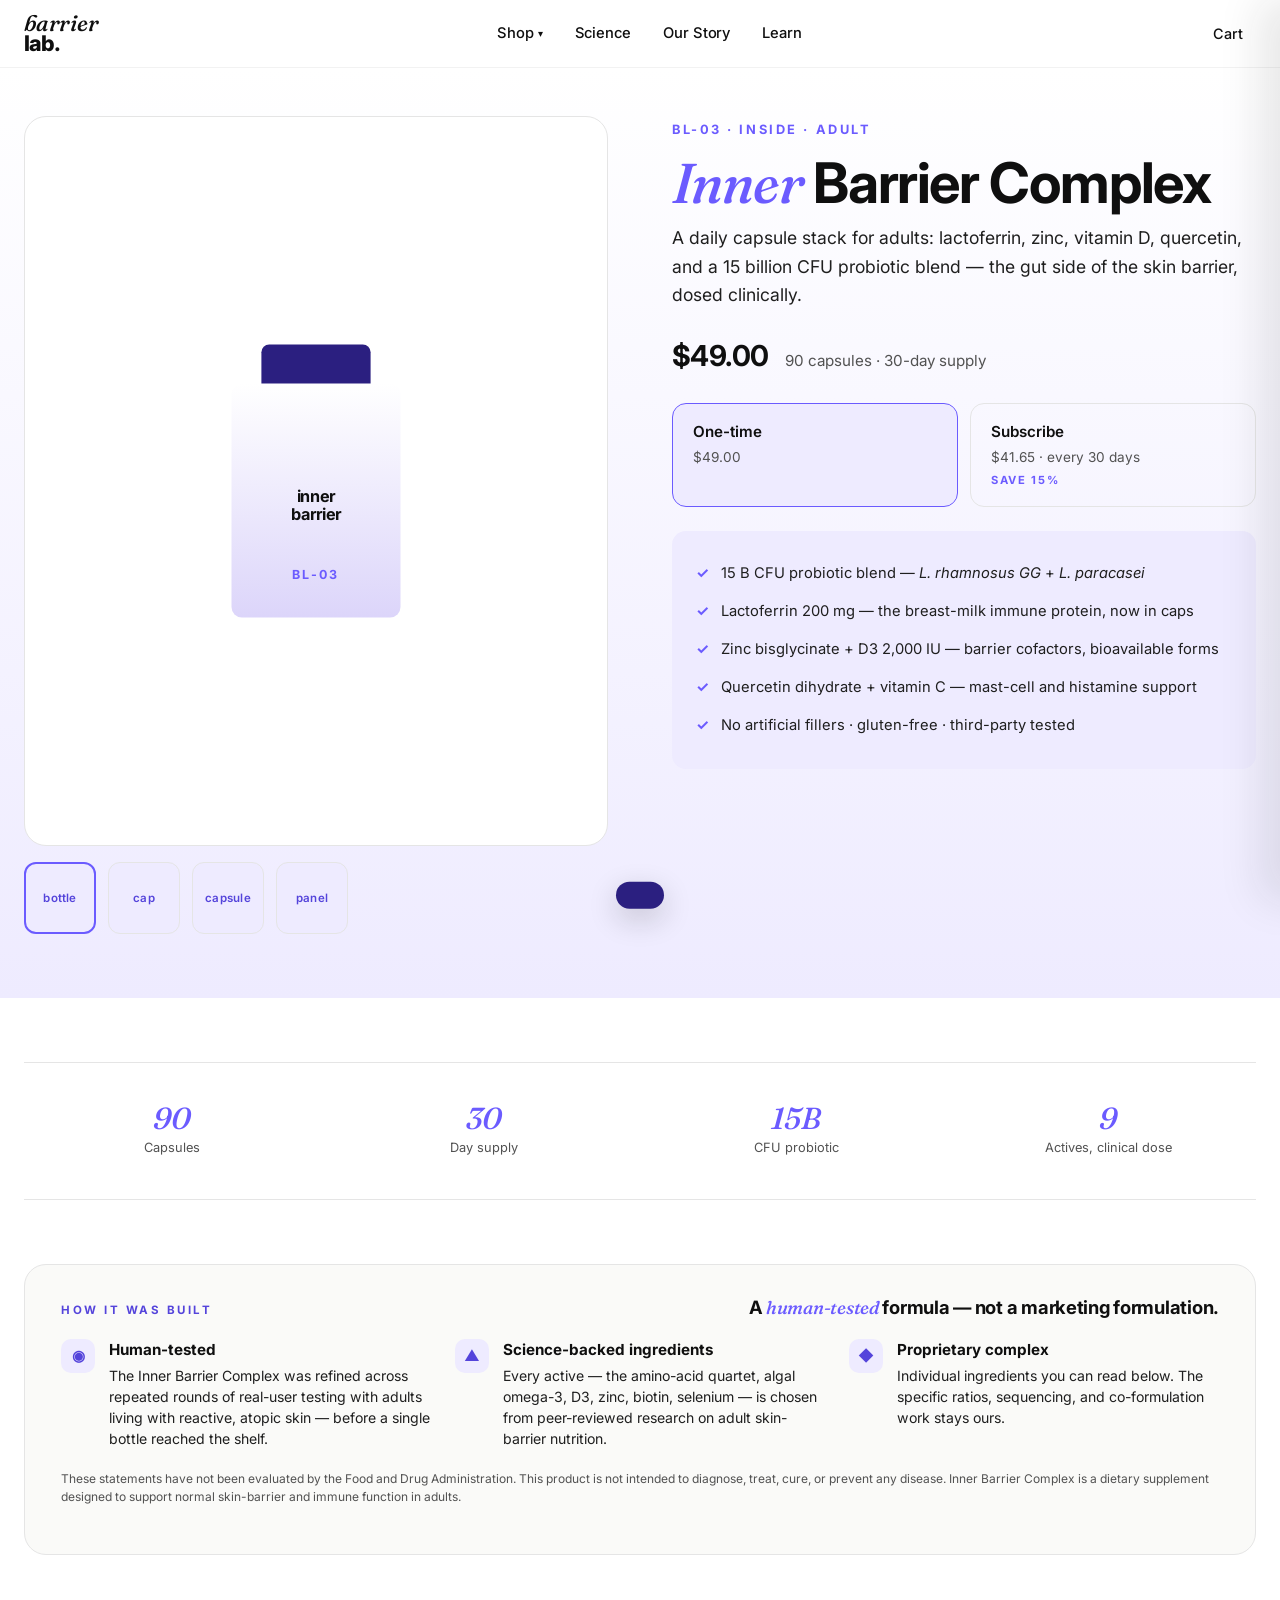
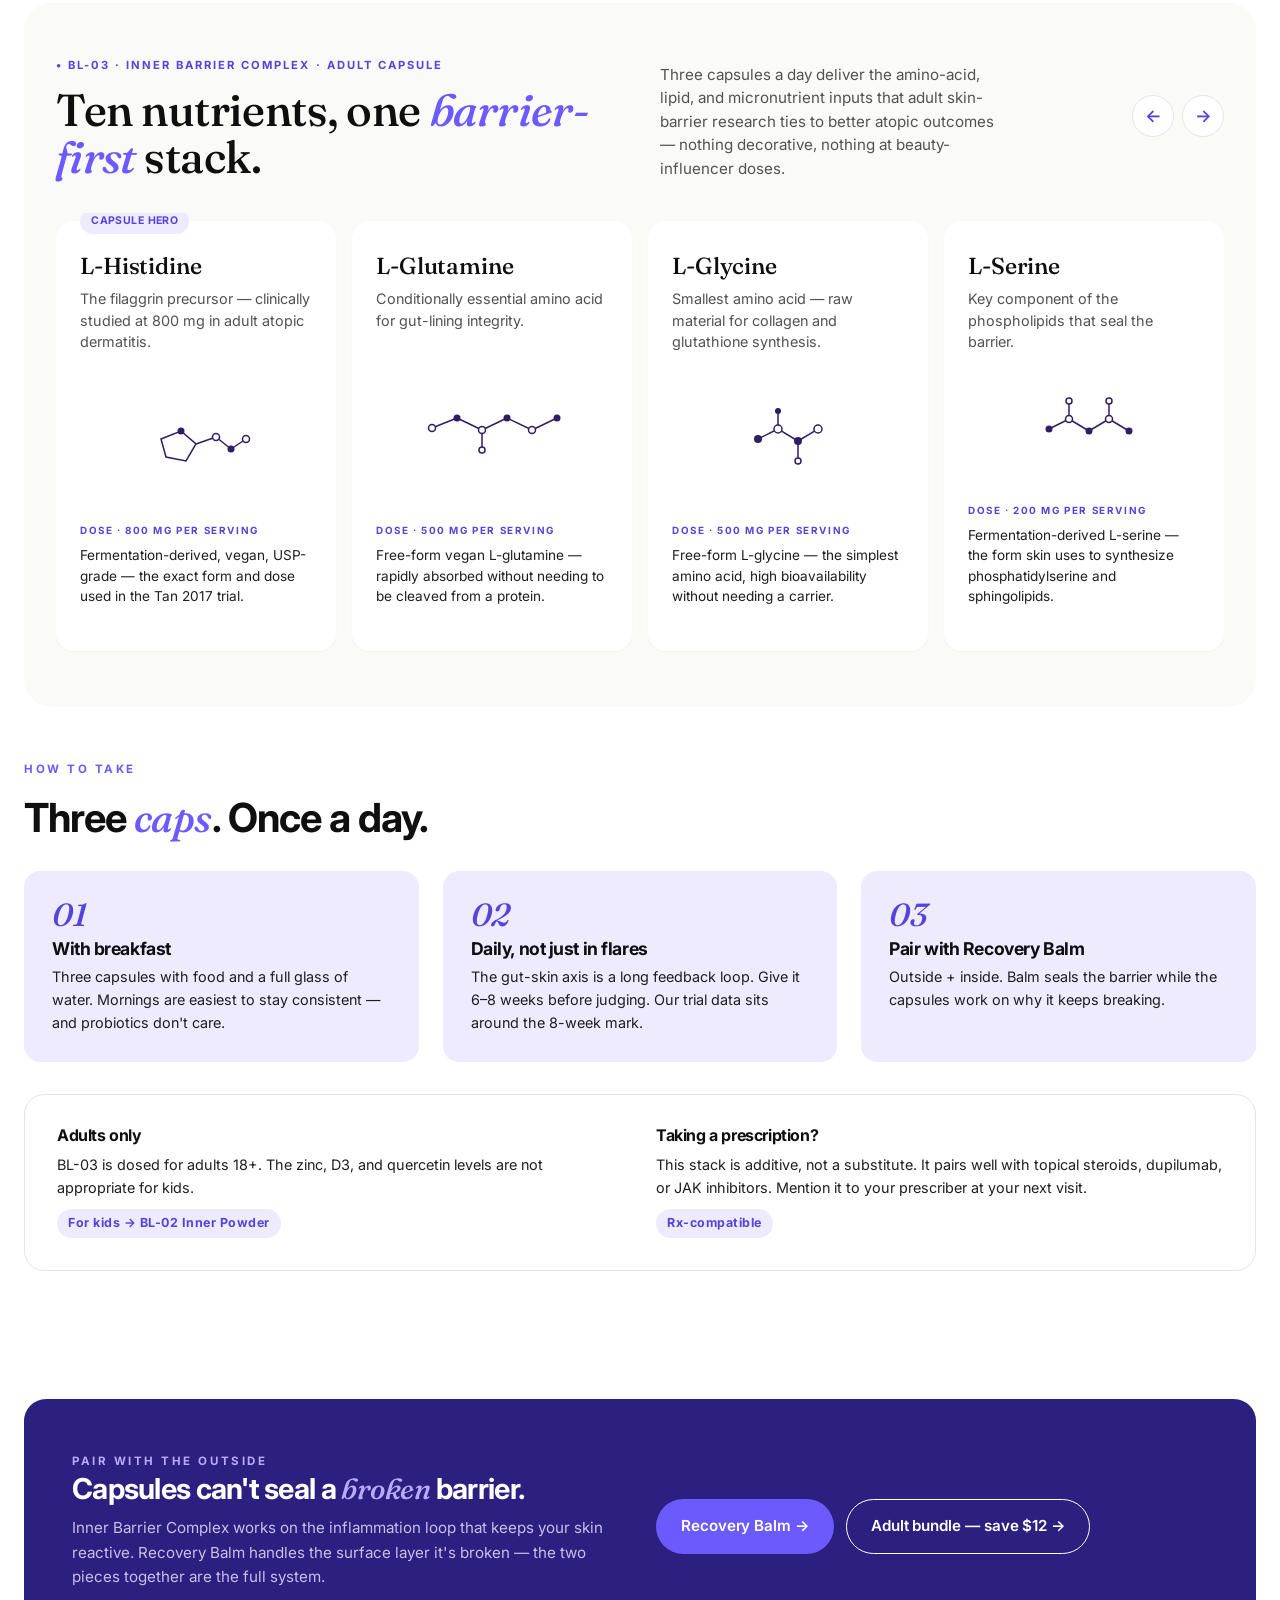
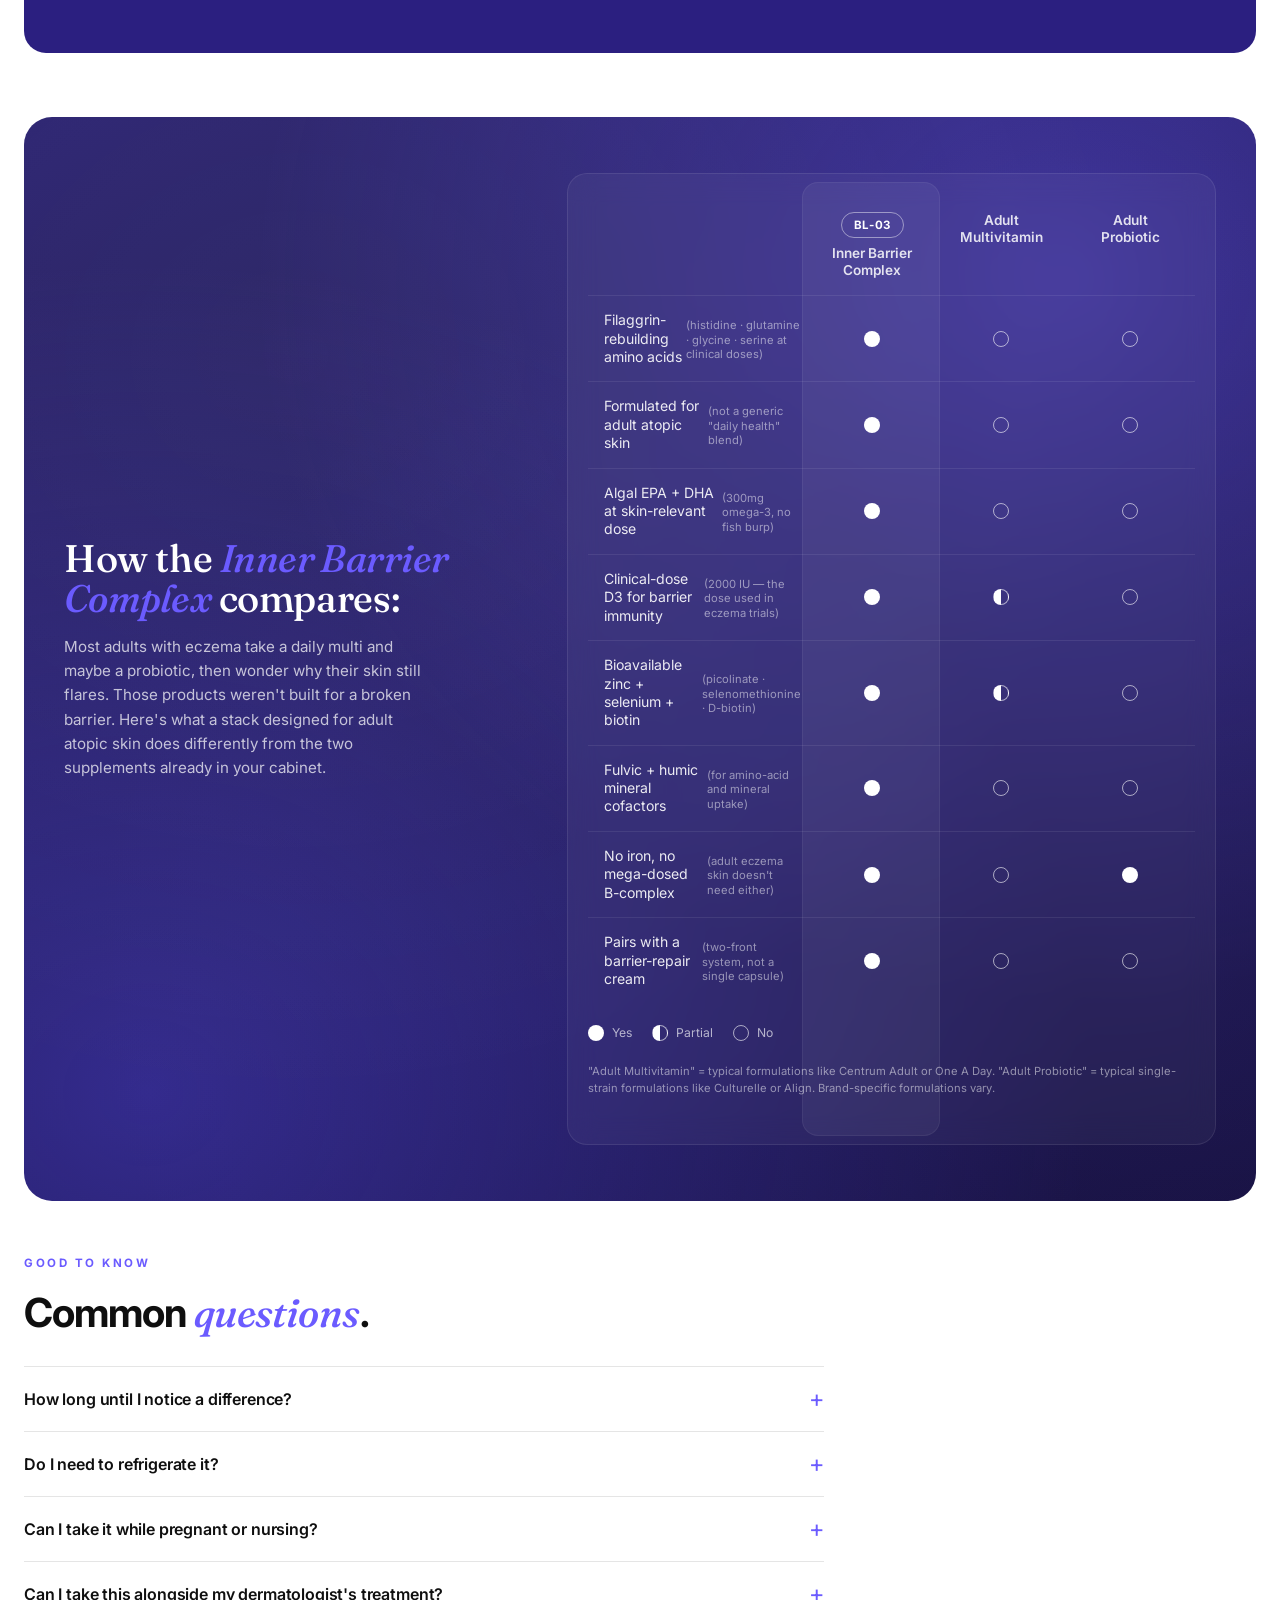
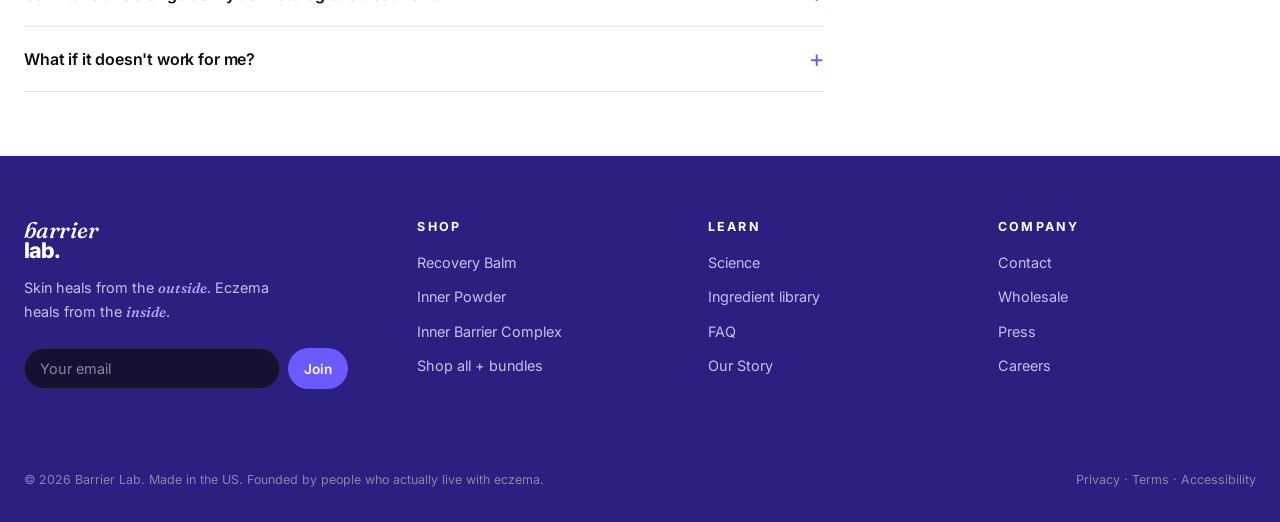
==== commit c8e56b59: "add shopify buy button" ====
--- a/inner-barrier.html
+++ b/inner-barrier.html
@@ -200,7 +200,181 @@
             </label>
           </div>
 
-          <button class="btn btn-primary btn-full btn-lg js-add-to-cart" data-sku="bl-03" id="pdpAdd">Add to cart — $49.00</button>
+          <div id='product-component-1776883932134'></div>
+          <script type="text/javascript">
+          /*<![CDATA[*/
+          (function () {
+            var scriptURL = 'https://sdks.shopifycdn.com/buy-button/latest/buy-button-storefront.min.js';
+            if (window.ShopifyBuy) {
+              if (window.ShopifyBuy.UI) {
+                ShopifyBuyInit();
+              } else {
+                loadScript();
+              }
+            } else {
+              loadScript();
+            }
+            function loadScript() {
+              var script = document.createElement('script');
+              script.async = true;
+              script.src = scriptURL;
+              (document.getElementsByTagName('head')[0] || document.getElementsByTagName('body')[0]).appendChild(script);
+              script.onload = ShopifyBuyInit;
+            }
+            function ShopifyBuyInit() {
+              var client = ShopifyBuy.buildClient({
+                domain: 'v0y56t-bf.myshopify.com',
+                storefrontAccessToken: 'ab6d510442e7daa4ce7430db9fbc7ab8',
+              });
+              ShopifyBuy.UI.onReady(client).then(function (ui) {
+                ui.createComponent('product', {
+                  id: '9352105951478',
+                  node: document.getElementById('product-component-1776883932134'),
+                  moneyFormat: '%24%7B%7Bamount%7D%7D',
+                  options: {
+            "product": {
+              "styles": {
+                "product": {
+                  "@media (min-width: 601px)": {
+                    "max-width": "100%",
+                    "margin-left": "0",
+                    "margin-bottom": "50px"
+                  },
+                  "text-align": "left"
+                },
+                "title": {
+                  "font-size": "26px"
+                },
+                "button": {
+                  ":hover": {
+                    "background-color": "#6052e6"
+                  },
+                  "background-color": "#6b5bff",
+                  ":focus": {
+                    "background-color": "#6052e6"
+                  }
+                },
+                "price": {
+                  "font-size": "18px"
+                },
+                "compareAt": {
+                  "font-size": "15.299999999999999px"
+                },
+                "unitPrice": {
+                  "font-size": "15.299999999999999px"
+                }
+              },
+              "layout": "horizontal",
+              "contents": {
+                "img": false,
+                "imgWithCarousel": true,
+                "description": true
+              },
+              "width": "100%",
+              "text": {
+                "button": "Add to cart"
+              }
+            },
+            "productSet": {
+              "styles": {
+                "products": {
+                  "@media (min-width: 601px)": {
+                    "margin-left": "-20px"
+                  }
+                }
+              }
+            },
+            "modalProduct": {
+              "contents": {
+                "img": false,
+                "imgWithCarousel": true,
+                "button": false,
+                "buttonWithQuantity": true
+              },
+              "styles": {
+                "product": {
+                  "@media (min-width: 601px)": {
+                    "max-width": "100%",
+                    "margin-left": "0px",
+                    "margin-bottom": "0px"
+                  }
+                },
+                "button": {
+                  ":hover": {
+                    "background-color": "#6052e6"
+                  },
+                  "background-color": "#6b5bff",
+                  ":focus": {
+                    "background-color": "#6052e6"
+                  }
+                },
+                "title": {
+                  "font-family": "Helvetica Neue, sans-serif",
+                  "font-weight": "bold",
+                  "font-size": "26px",
+                  "color": "#4c4c4c"
+                },
+                "price": {
+                  "font-family": "Helvetica Neue, sans-serif",
+                  "font-weight": "normal",
+                  "font-size": "18px",
+                  "color": "#4c4c4c"
+                },
+                "compareAt": {
+                  "font-family": "Helvetica Neue, sans-serif",
+                  "font-weight": "normal",
+                  "font-size": "15.299999999999999px",
+                  "color": "#4c4c4c"
+                },
+                "unitPrice": {
+                  "font-family": "Helvetica Neue, sans-serif",
+                  "font-weight": "normal",
+                  "font-size": "15.299999999999999px",
+                  "color": "#4c4c4c"
+                }
+              },
+              "text": {
+                "button": "Add to cart"
+              }
+            },
+            "option": {},
+            "cart": {
+              "styles": {
+                "button": {
+                  ":hover": {
+                    "background-color": "#6052e6"
+                  },
+                  "background-color": "#6b5bff",
+                  ":focus": {
+                    "background-color": "#6052e6"
+                  }
+                }
+              },
+              "text": {
+                "total": "Subtotal",
+                "button": "Checkout"
+              }
+            },
+            "toggle": {
+              "styles": {
+                "toggle": {
+                  "background-color": "#6b5bff",
+                  ":hover": {
+                    "background-color": "#6052e6"
+                  },
+                  ":focus": {
+                    "background-color": "#6052e6"
+                  }
+                }
+              }
+            }
+          },
+                });
+              });
+            }
+          })();
+          /*]]>*/
+          </script>
 
           <ul class="pdp-benefits">
             <li>15 B CFU probiotic blend — <em>L. rhamnosus GG</em> + <em>L. paracasei</em></li>
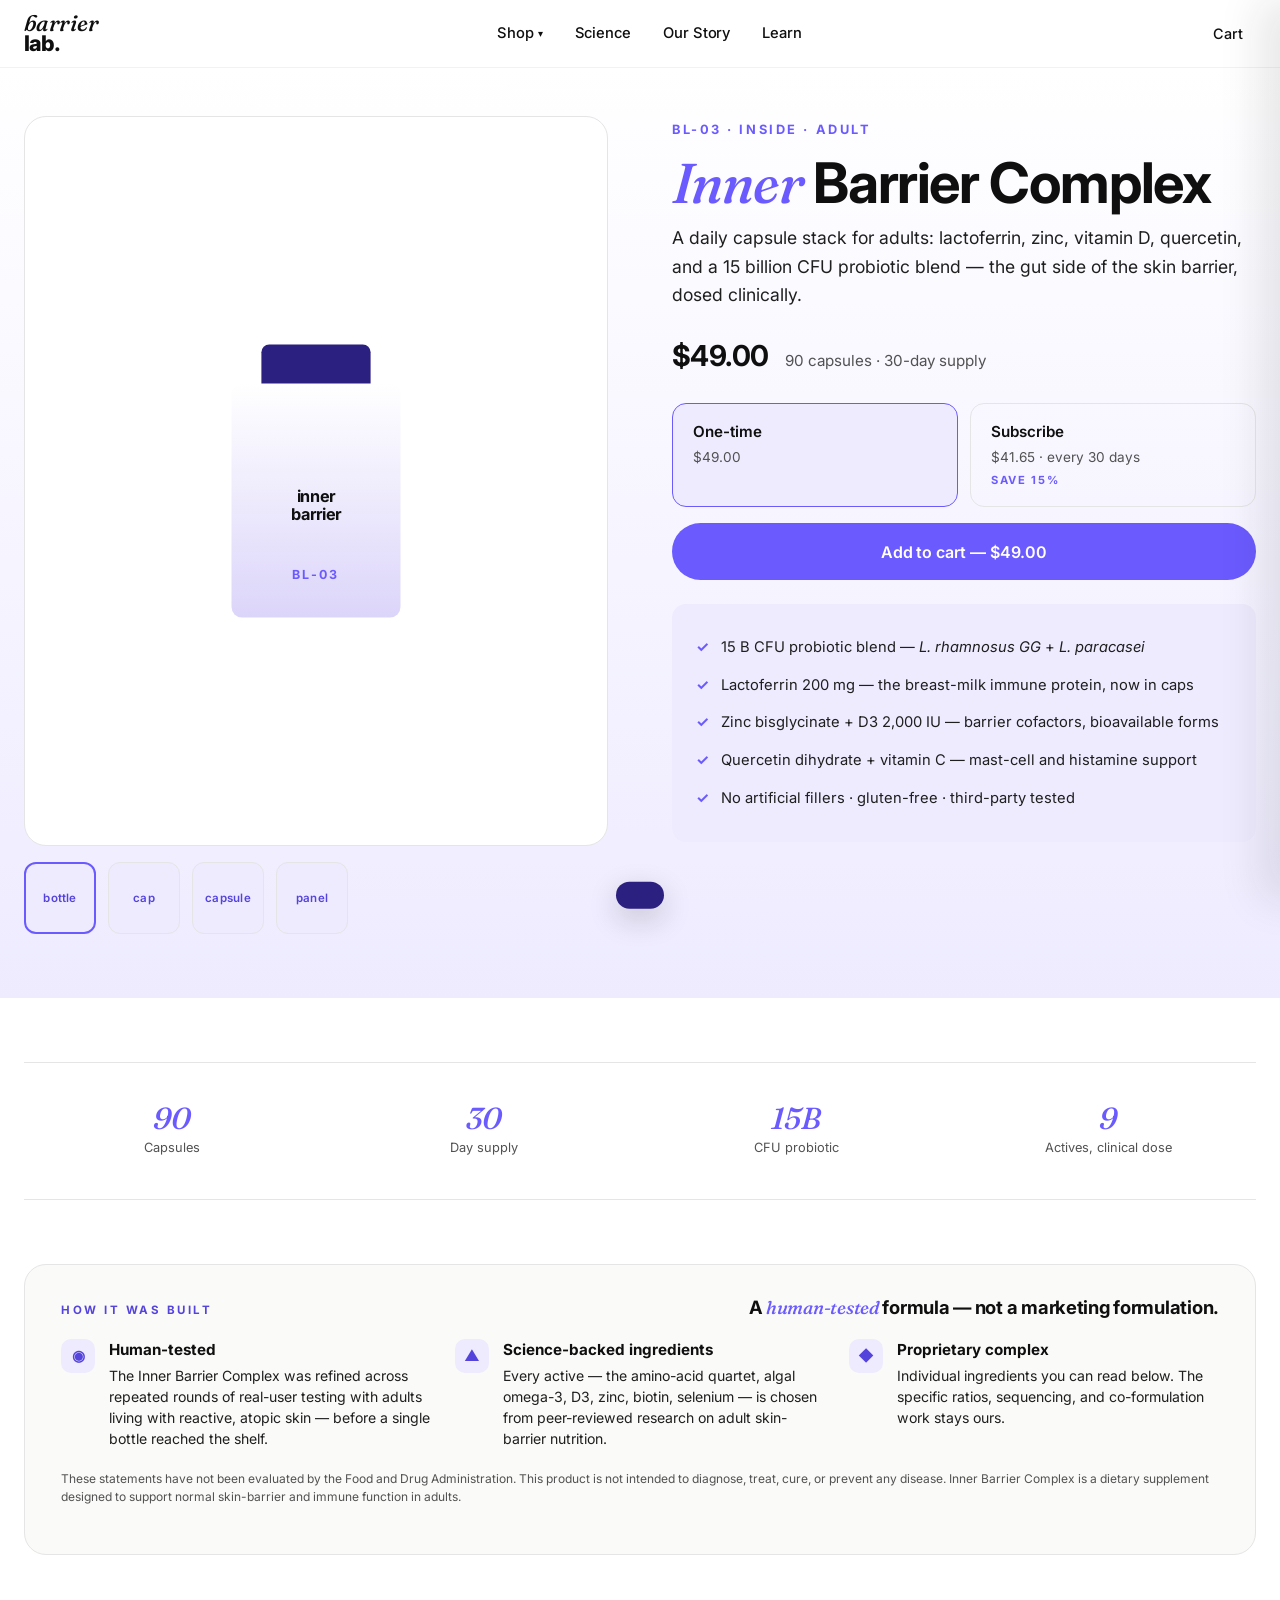
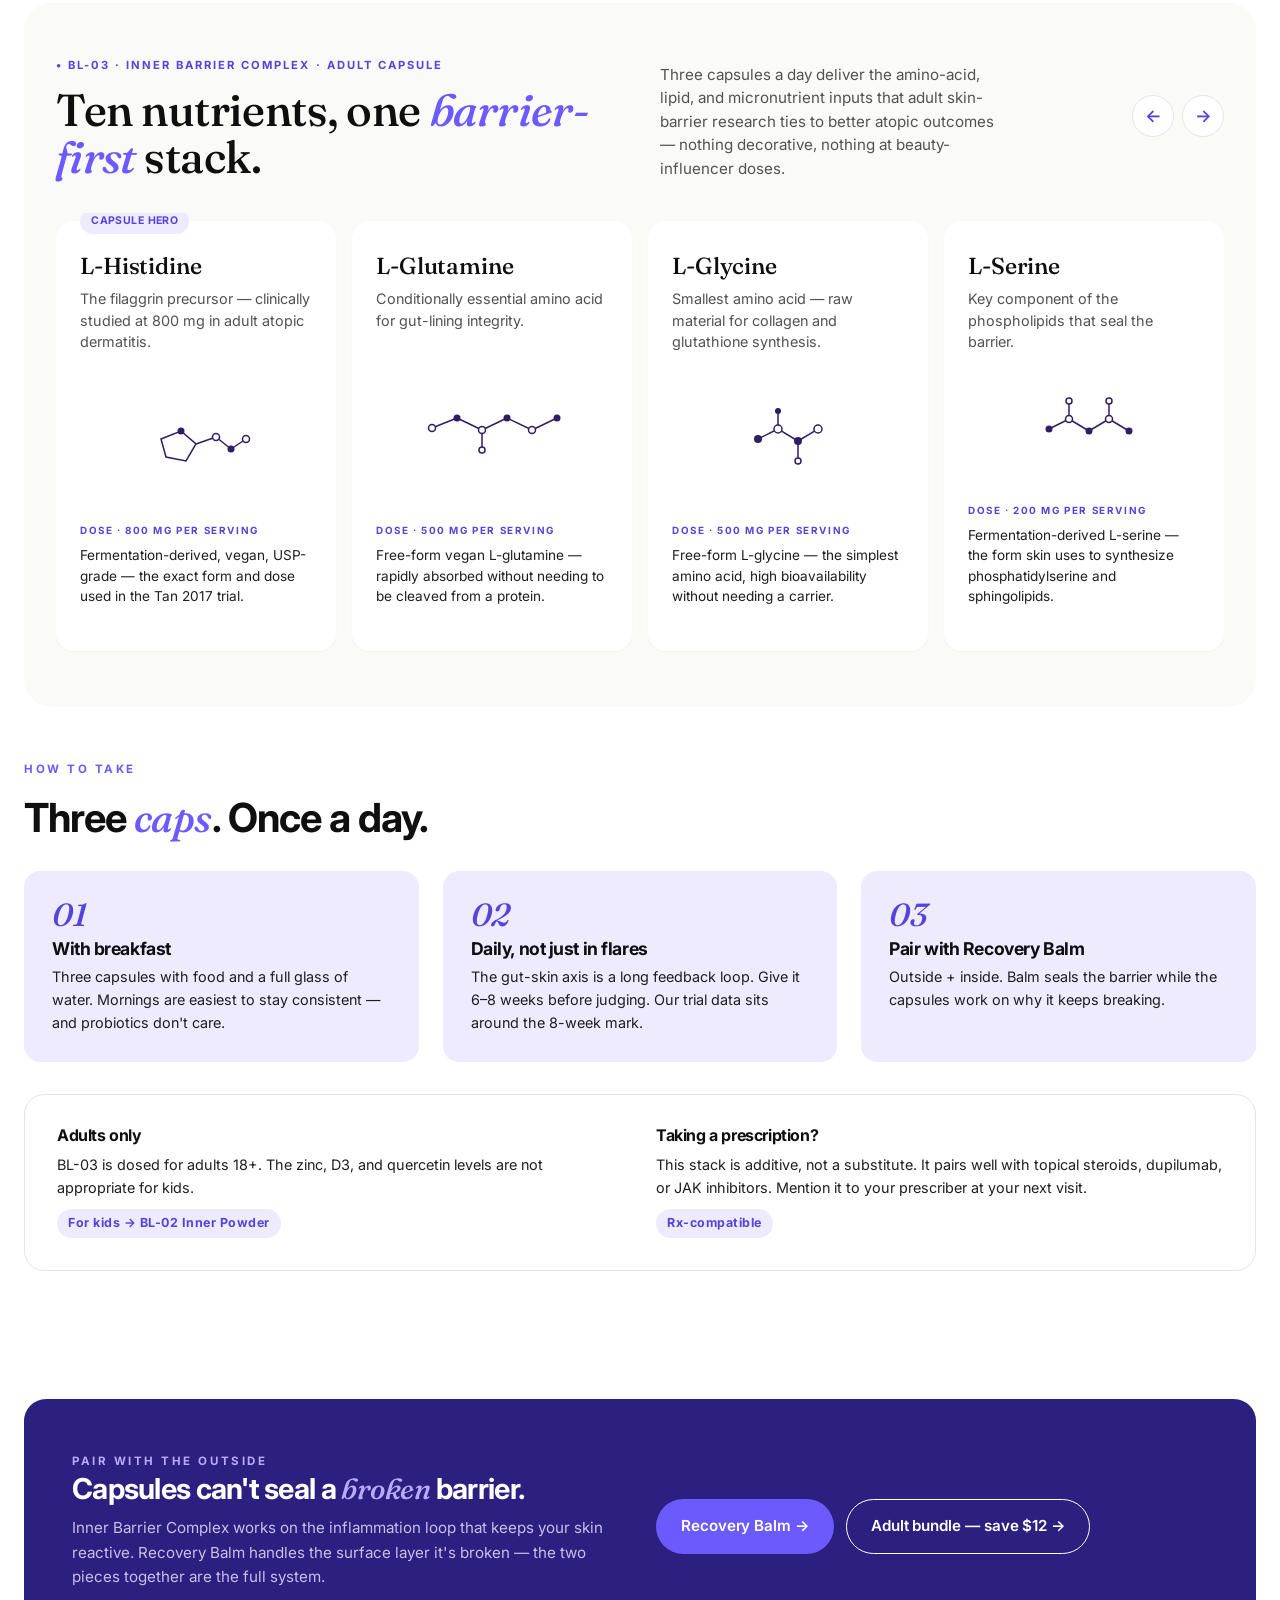
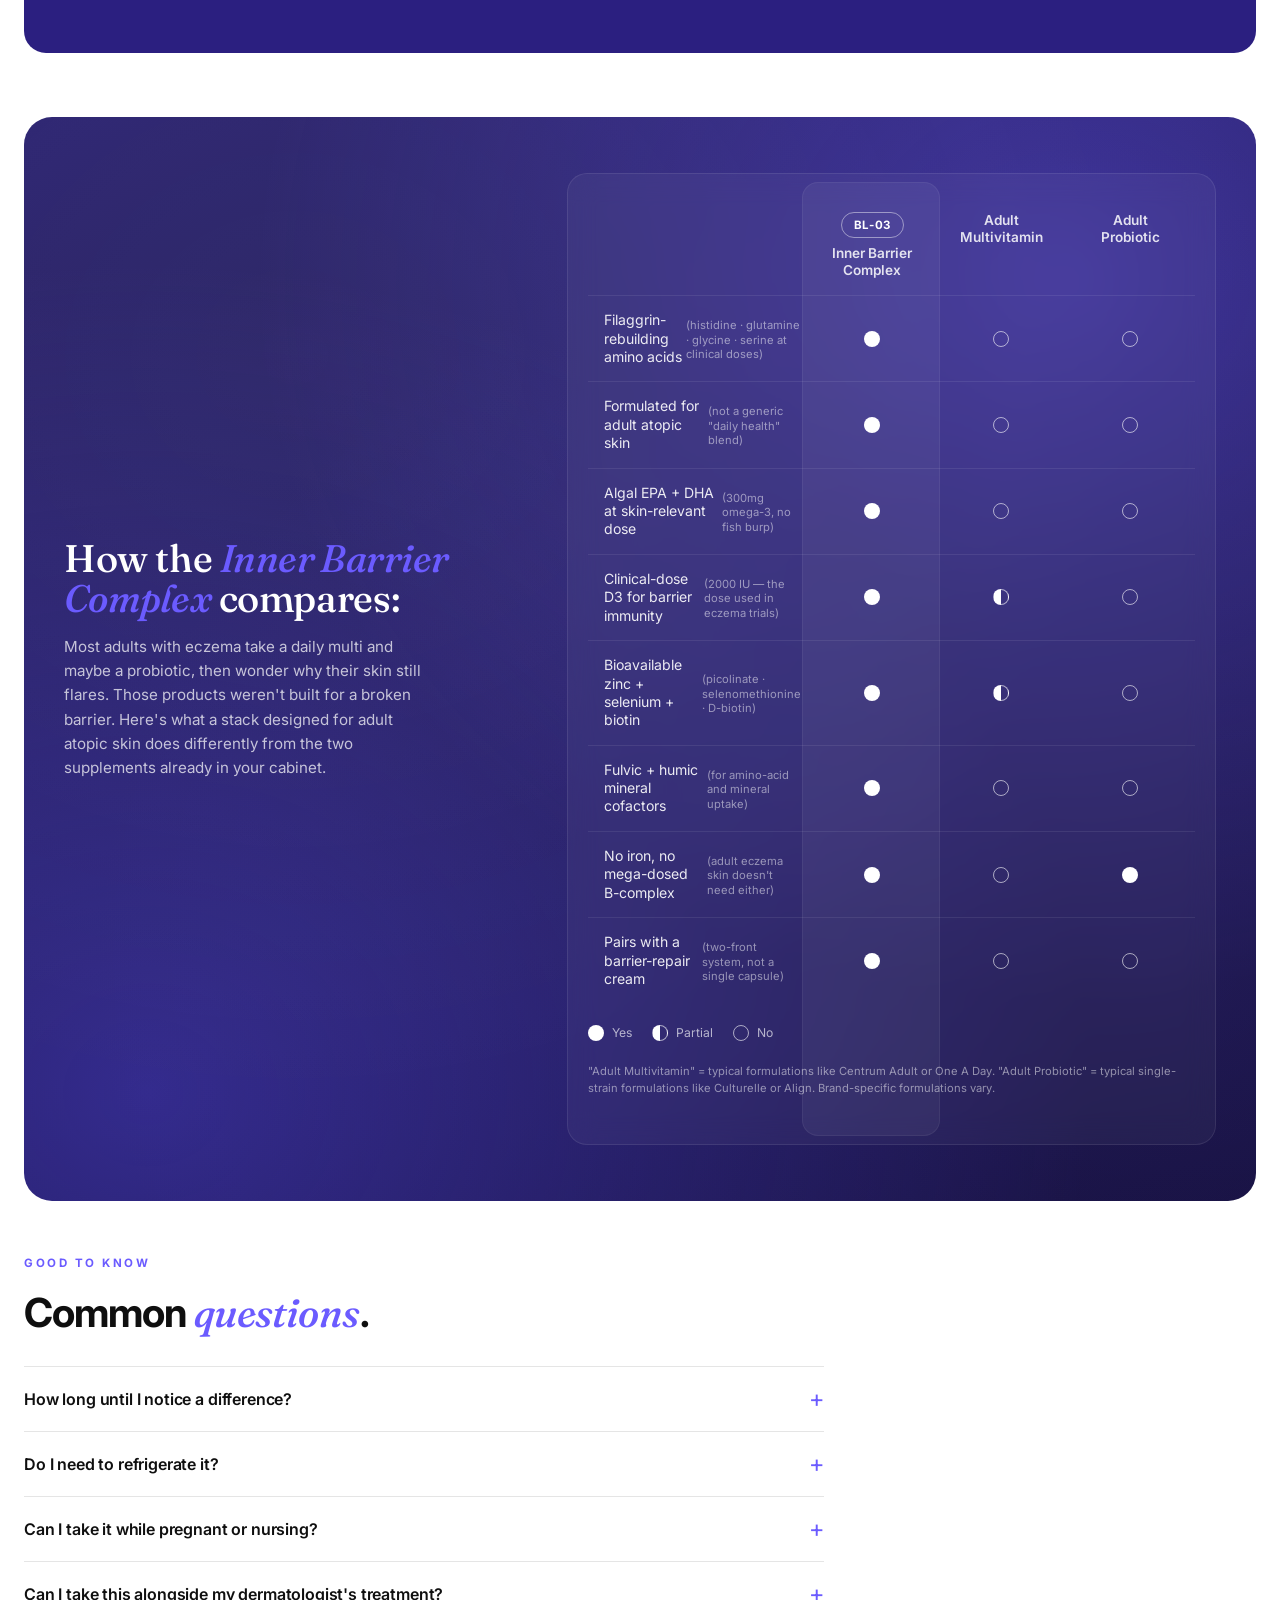
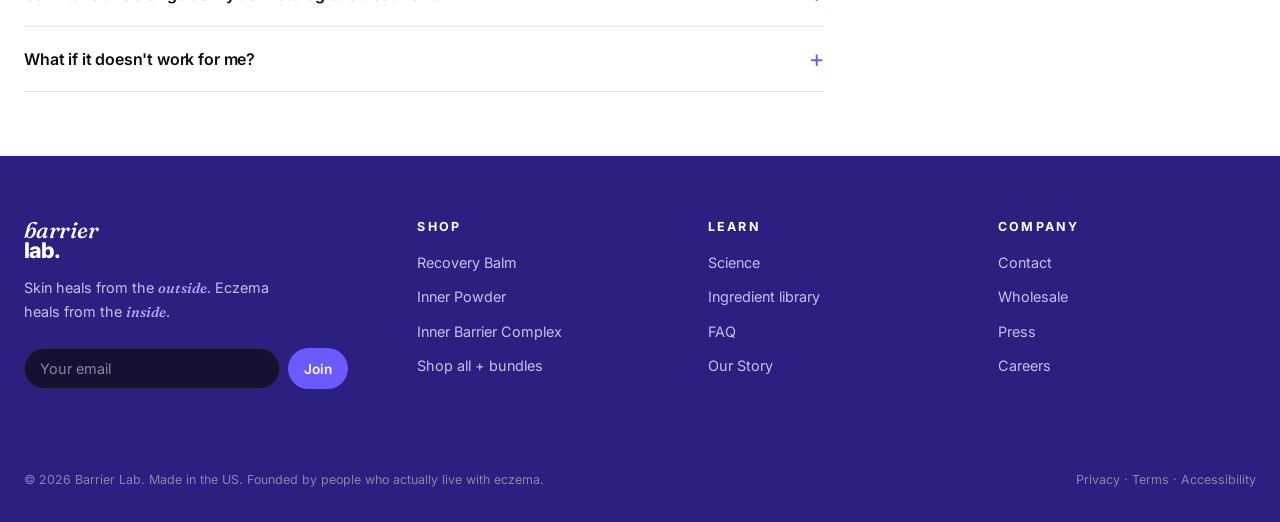
==== commit 6973bddd: "add shopify buy button" ====
--- a/inner-barrier.html
+++ b/inner-barrier.html
@@ -200,181 +200,7 @@
             </label>
           </div>
 
-          <div id='product-component-1776883932134'></div>
-          <script type="text/javascript">
-          /*<![CDATA[*/
-          (function () {
-            var scriptURL = 'https://sdks.shopifycdn.com/buy-button/latest/buy-button-storefront.min.js';
-            if (window.ShopifyBuy) {
-              if (window.ShopifyBuy.UI) {
-                ShopifyBuyInit();
-              } else {
-                loadScript();
-              }
-            } else {
-              loadScript();
-            }
-            function loadScript() {
-              var script = document.createElement('script');
-              script.async = true;
-              script.src = scriptURL;
-              (document.getElementsByTagName('head')[0] || document.getElementsByTagName('body')[0]).appendChild(script);
-              script.onload = ShopifyBuyInit;
-            }
-            function ShopifyBuyInit() {
-              var client = ShopifyBuy.buildClient({
-                domain: 'v0y56t-bf.myshopify.com',
-                storefrontAccessToken: 'ab6d510442e7daa4ce7430db9fbc7ab8',
-              });
-              ShopifyBuy.UI.onReady(client).then(function (ui) {
-                ui.createComponent('product', {
-                  id: '9352105951478',
-                  node: document.getElementById('product-component-1776883932134'),
-                  moneyFormat: '%24%7B%7Bamount%7D%7D',
-                  options: {
-            "product": {
-              "styles": {
-                "product": {
-                  "@media (min-width: 601px)": {
-                    "max-width": "100%",
-                    "margin-left": "0",
-                    "margin-bottom": "50px"
-                  },
-                  "text-align": "left"
-                },
-                "title": {
-                  "font-size": "26px"
-                },
-                "button": {
-                  ":hover": {
-                    "background-color": "#6052e6"
-                  },
-                  "background-color": "#6b5bff",
-                  ":focus": {
-                    "background-color": "#6052e6"
-                  }
-                },
-                "price": {
-                  "font-size": "18px"
-                },
-                "compareAt": {
-                  "font-size": "15.299999999999999px"
-                },
-                "unitPrice": {
-                  "font-size": "15.299999999999999px"
-                }
-              },
-              "layout": "horizontal",
-              "contents": {
-                "img": false,
-                "imgWithCarousel": true,
-                "description": true
-              },
-              "width": "100%",
-              "text": {
-                "button": "Add to cart"
-              }
-            },
-            "productSet": {
-              "styles": {
-                "products": {
-                  "@media (min-width: 601px)": {
-                    "margin-left": "-20px"
-                  }
-                }
-              }
-            },
-            "modalProduct": {
-              "contents": {
-                "img": false,
-                "imgWithCarousel": true,
-                "button": false,
-                "buttonWithQuantity": true
-              },
-              "styles": {
-                "product": {
-                  "@media (min-width: 601px)": {
-                    "max-width": "100%",
-                    "margin-left": "0px",
-                    "margin-bottom": "0px"
-                  }
-                },
-                "button": {
-                  ":hover": {
-                    "background-color": "#6052e6"
-                  },
-                  "background-color": "#6b5bff",
-                  ":focus": {
-                    "background-color": "#6052e6"
-                  }
-                },
-                "title": {
-                  "font-family": "Helvetica Neue, sans-serif",
-                  "font-weight": "bold",
-                  "font-size": "26px",
-                  "color": "#4c4c4c"
-                },
-                "price": {
-                  "font-family": "Helvetica Neue, sans-serif",
-                  "font-weight": "normal",
-                  "font-size": "18px",
-                  "color": "#4c4c4c"
-                },
-                "compareAt": {
-                  "font-family": "Helvetica Neue, sans-serif",
-                  "font-weight": "normal",
-                  "font-size": "15.299999999999999px",
-                  "color": "#4c4c4c"
-                },
-                "unitPrice": {
-                  "font-family": "Helvetica Neue, sans-serif",
-                  "font-weight": "normal",
-                  "font-size": "15.299999999999999px",
-                  "color": "#4c4c4c"
-                }
-              },
-              "text": {
-                "button": "Add to cart"
-              }
-            },
-            "option": {},
-            "cart": {
-              "styles": {
-                "button": {
-                  ":hover": {
-                    "background-color": "#6052e6"
-                  },
-                  "background-color": "#6b5bff",
-                  ":focus": {
-                    "background-color": "#6052e6"
-                  }
-                }
-              },
-              "text": {
-                "total": "Subtotal",
-                "button": "Checkout"
-              }
-            },
-            "toggle": {
-              "styles": {
-                "toggle": {
-                  "background-color": "#6b5bff",
-                  ":hover": {
-                    "background-color": "#6052e6"
-                  },
-                  ":focus": {
-                    "background-color": "#6052e6"
-                  }
-                }
-              }
-            }
-          },
-                });
-              });
-            }
-          })();
-          /*]]>*/
-          </script>
+          <button class="btn btn-primary btn-full btn-lg js-add-to-cart" data-sku="bl-03" id="pdpAdd">Add to cart — $49.00</button>
 
           <ul class="pdp-benefits">
             <li>15 B CFU probiotic blend — <em>L. rhamnosus GG</em> + <em>L. paracasei</em></li>
